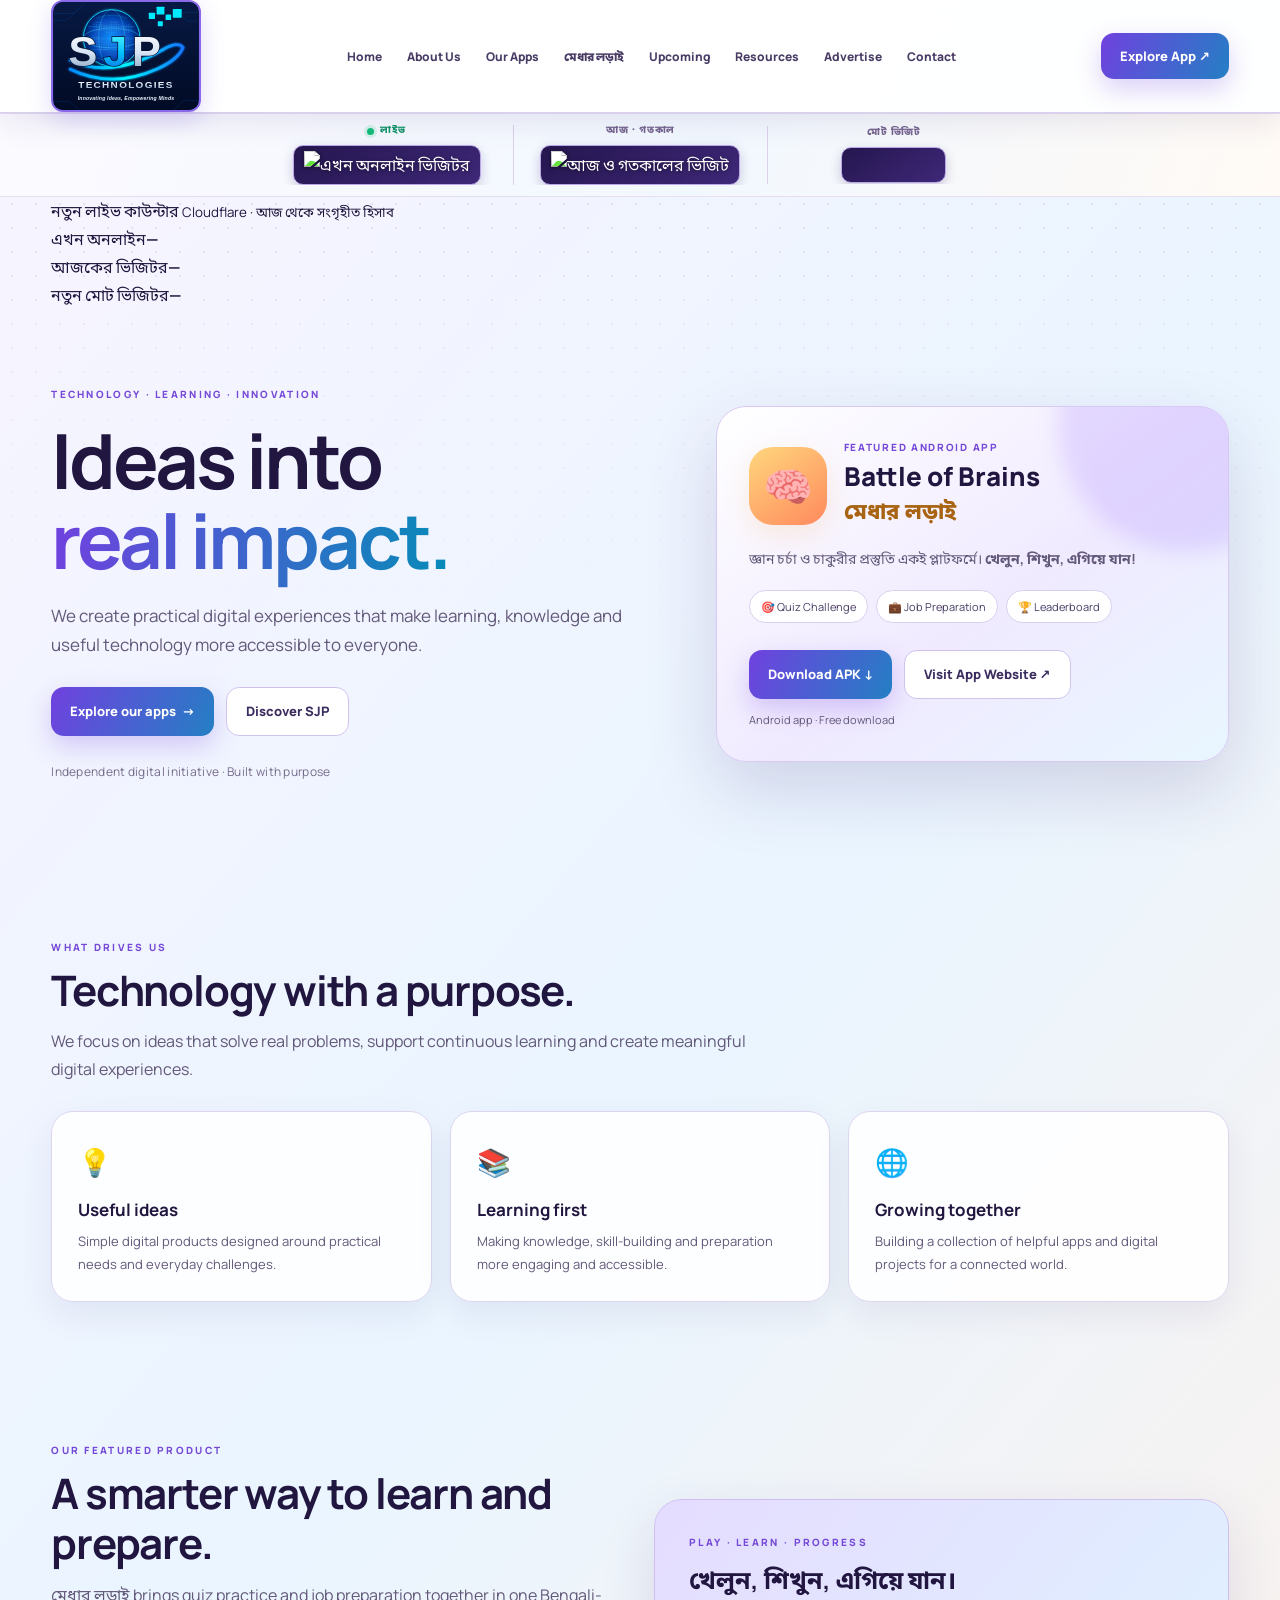
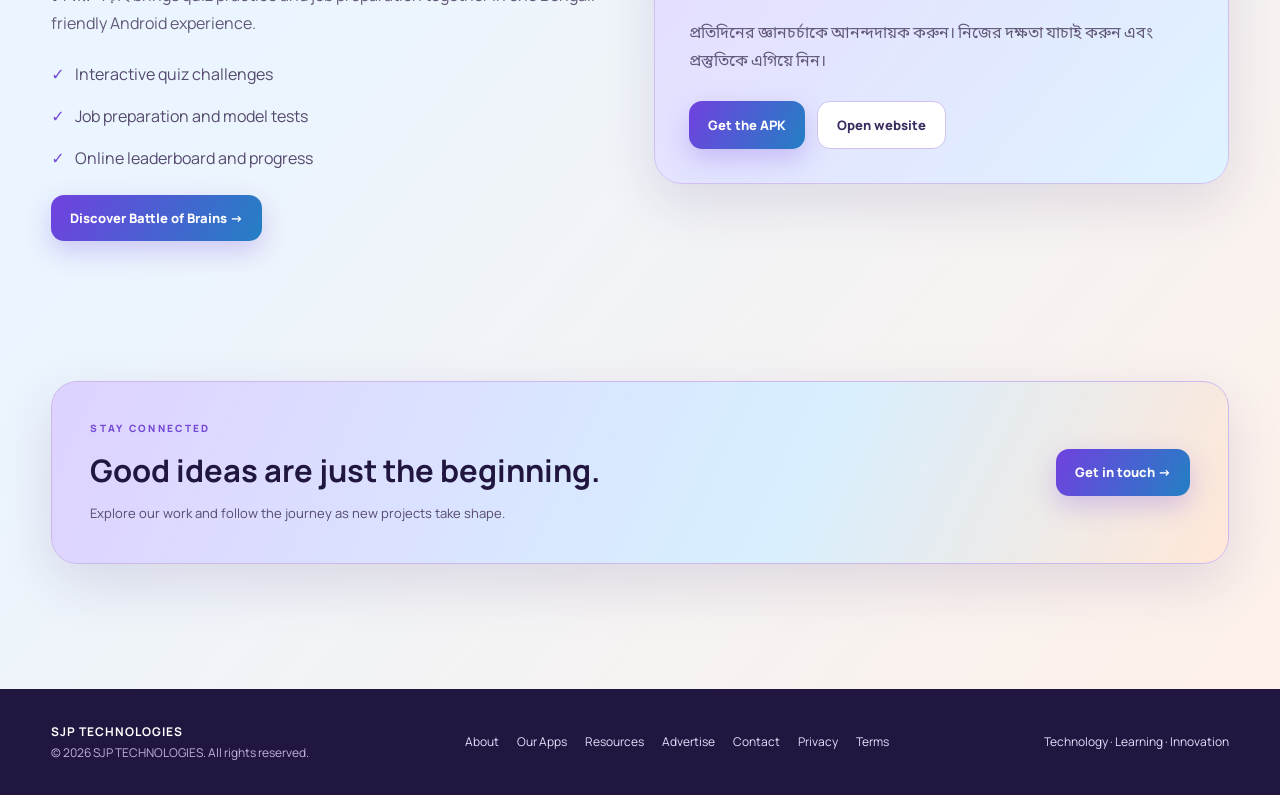
==== index.html @ 67973596 "Show Cloudflare visitor tracking alongside historical counter" ====
<!doctype html><html lang="en"><head><!-- Google tag (gtag.js) --><script async src="https://www.googletagmanager.com/gtag/js?id=G-Z1JJD395FD"></script><script>window.dataLayer=window.dataLayer||[];function gtag(){dataLayer.push(arguments);}gtag('js',new Date());gtag('config','G-Z1JJD395FD');</script><meta charset="utf-8"><meta name="viewport" content="width=device-width,initial-scale=1"><meta name="theme-color" content="#07111f"><meta name="google-adsense-account" content="ca-pub-1476862328082201"><meta name="description" content="SJP TECHNOLOGIES builds useful digital products for learning, knowledge and everyday life. Discover Battle of Brains — মেধার লড়াই."><title>SJP TECHNOLOGIES | Ideas into Impact</title><link rel="stylesheet" href="style.css?v=20261128-3"></head><body class="home-page"><header class="site-header"><div class="wrap nav"><a class="brand" href="index.html" aria-label="SJP Technologies home"><span class="brand-logo"><svg class="official-logo-svg" xmlns="http://www.w3.org/2000/svg" viewBox="0 0 1200 900" role="img" aria-labelledby="t d">
<title id="t">SJP Technologies</title><desc id="d">Digital globe, silver and cyan SJP monogram, orbit swoosh, and the slogan Innovating Ideas, Empowering Minds.</desc>
<defs>
 <linearGradient id="bg" x2="0" y2="1"><stop stop-color="#071943"/><stop offset="1" stop-color="#020b25"/></linearGradient>
 <radialGradient id="globe"><stop stop-color="#128fff"/><stop offset=".68" stop-color="#0649b9"/><stop offset="1" stop-color="#021b5d"/></radialGradient>
 <linearGradient id="silver" x2="0" y2="1"><stop stop-color="#fff"/><stop offset=".52" stop-color="#d9e6f6"/><stop offset="1" stop-color="#7c9ab8"/></linearGradient>
 <linearGradient id="cyan" x2="0" y2="1"><stop stop-color="#62ffff"/><stop offset=".55" stop-color="#00bfff"/><stop offset="1" stop-color="#1261db"/></linearGradient>
 <linearGradient id="orbit"><stop stop-color="#008bff"/><stop offset=".5" stop-color="#00f4ff"/><stop offset="1" stop-color="#1475ff"/></linearGradient>
 <filter id="glow"><feGaussianBlur stdDeviation="9" result="b"/><feMerge><feMergeNode in="b"/><feMergeNode in="SourceGraphic"/></feMerge></filter>
 <pattern id="dots" width="14" height="14" patternUnits="userSpaceOnUse"><circle cx="4" cy="4" r="2.2" fill="#70eaff" opacity=".85"/></pattern>
</defs>
<rect width="1200" height="900" rx="38" fill="url(#bg)"/>
<g opacity=".35" fill="none" stroke="#0878e9" stroke-width="4"><path d="M0 95H170L260 5M0 155H105L205 55M1200 90H1060L980 10M1200 160H1110L1030 80"/><path d="M0 830H130L210 900M1200 820H1080L1000 900"/></g>
<circle cx="480" cy="300" r="235" fill="url(#globe)" stroke="#11d9ff" stroke-width="7" filter="url(#glow)"/>
<ellipse cx="480" cy="300" rx="235" ry="82" fill="none" stroke="#45dfff" stroke-width="4" opacity=".7"/>
<ellipse cx="480" cy="300" rx="108" ry="235" fill="none" stroke="#45dfff" stroke-width="4" opacity=".6"/>
<path d="M255 300H705M285 205H675M285 395H675" stroke="#45dfff" stroke-width="3" opacity=".48"/>
<path d="M350 135Q480 85 610 135M350 465Q480 515 610 465" stroke="#45dfff" stroke-width="3" fill="none" opacity=".45"/>
<path d="M325 180Q370 140 405 175T470 175T540 180T635 175L660 240Q620 270 585 250T510 260T430 255T340 255Z" fill="url(#dots)" opacity=".95"/>
<path d="M300 300Q350 270 390 300T470 300T550 300T660 300L640 375Q580 405 540 380T455 390T360 380Z" fill="url(#dots)" opacity=".85"/>
<g fill="#00eaff"><rect x="790" y="90" width="52" height="52" rx="4"/><rect x="855" y="40" width="65" height="65" rx="4"/><rect x="930" y="105" width="46" height="46" rx="4"/><rect x="990" y="58" width="74" height="74" rx="4"/><rect x="865" y="160" width="42" height="42" rx="4"/></g>
<path d="M135 490Q470 650 910 400Q1035 330 1075 385Q1035 485 855 565Q480 730 135 565" fill="none" stroke="#001743" stroke-width="42" opacity=".85"/>
<path d="M135 485Q470 645 910 395Q1035 325 1075 380Q1035 480 855 560Q480 725 135 560" fill="none" stroke="url(#orbit)" stroke-width="24" stroke-linecap="round" filter="url(#glow)"/>
<text x="120" y="535" font-family="Arial, sans-serif" font-size="360" font-weight="900" letter-spacing="-24" fill="url(#silver)" stroke="#07132f" stroke-width="12" paint-order="stroke">S</text>
<text x="410" y="535" font-family="Arial, sans-serif" font-size="360" font-weight="900" letter-spacing="-24" fill="url(#cyan)" stroke="#07132f" stroke-width="12" paint-order="stroke">J</text>
<text x="650" y="535" font-family="Arial, sans-serif" font-size="360" font-weight="900" letter-spacing="-24" fill="url(#silver)" stroke="#07132f" stroke-width="12" paint-order="stroke">P</text>
<path d="M190 625H1010" stroke="url(#orbit)" stroke-width="7"/>
<text x="600" y="720" text-anchor="middle" font-family="Arial, sans-serif" font-size="83" font-weight="800" letter-spacing="11" fill="url(#silver)">TECHNOLOGIES</text>
<text x="600" y="815" text-anchor="middle" font-family="Arial, sans-serif" font-size="43" font-style="italic" fill="#eaf8ff">Innovating Ideas, Empowering Minds</text>
</svg></span><span class="brand-wordmark">SJP<small>TECHNOLOGIES</small></span></a><nav class="nav-links" id="navLinks"><a href="index.html">Home</a><a href="about.html">About Us</a><a href="apps.html">Our Apps</a><a href="battle-of-brains.html">মেধার লড়াই</a><a href="upcoming.html">Upcoming</a><a href="resources.html">Resources</a><a href="advertise.html">Advertise</a><a href="contact.html">Contact</a></nav><a class="nav-cta" href="battle-of-brains.html">Explore App ↗</a><button class="menu-toggle" type="button" aria-label="Open navigation menu" aria-expanded="false" onclick="const n=document.getElementById('navLinks');n.classList.toggle('open');this.setAttribute('aria-expanded',n.classList.contains('open'))"><span></span><span></span><span></span></button></div></header><section class="visitor-strip" aria-label="Website visitor statistics"><div class="wrap visitor-strip-inner"><div class="visitor-stat"><span class="counter-caption"><i class="live-dot" aria-hidden="true"></i> লাইভ</span><span class="visitor-readout"><img src="https://www.stats4u.net/c/4237869295-3900.png?rl=1" alt="এখন অনলাইন ভিজিটর" loading="lazy"></span></div><div class="visitor-stat"><span class="counter-caption">আজ · গতকাল</span><span class="visitor-readout"><img src="https://www.stats4u.net/c/4237869295-1.png?rl=1" alt="আজ ও গতকালের ভিজিট" loading="lazy"></span></div><div class="visitor-stat"><span class="counter-caption">মোট ভিজিট</span><span class="visitor-readout visitor-total"><script src="https://www.stats4u.net/s4u.js" data-id="4237869295" data-style="902" async></script></span></div></div><!-- Stats4U #4237869295 · Historical visitor totals restored; Cloudflare tracking continues in the background. --></section>
<section class="cloudflare-strip" aria-label="নতুন Cloudflare visitor statistics">
  <div class="wrap cloudflare-inner">
    <div class="cloudflare-heading"><span class="cloudflare-pulse"></span> নতুন লাইভ কাউন্টার <small>Cloudflare · আজ থেকে সংগৃহীত হিসাব</small></div>
    <div class="cloudflare-grid">
      <div class="cloudflare-stat"><span>এখন অনলাইন</span><strong id="liveVisitors">—</strong></div>
      <div class="cloudflare-stat"><span>আজকের ভিজিটর</span><strong id="todayVisitors">—</strong></div>
      <div class="cloudflare-stat"><span>নতুন মোট ভিজিটর</span><strong id="totalVisitors">—</strong></div>
    </div>
  </div>
</section><main><section class="wrap hero"><div><div class="eyebrow">Technology · Learning · Innovation</div><h1>Ideas into<br><span class="gradient-text">real impact.</span></h1><p class="lead">We create practical digital experiences that make learning, knowledge and useful technology more accessible to everyone.</p><div class="actions"><a class="btn btn-primary" href="apps.html">Explore our apps&nbsp; →</a><a class="btn btn-secondary" href="about.html">Discover SJP</a></div><div class="hero-note">Independent digital initiative · Built with purpose</div></div><article class="feature-card"><div class="app-top"><div class="app-icon">🧠</div><div><div class="app-label">FEATURED ANDROID APP</div><div class="app-name">Battle of Brains</div><div class="app-bn">মেধার লড়াই</div></div></div><p>জ্ঞান চর্চা ও চাকুরীর প্রস্তুতি একই প্লাটফর্মে। <strong>খেলুন, শিখুন, এগিয়ে যান!</strong></p><div class="chips"><span class="chip">🎯 Quiz Challenge</span><span class="chip">💼 Job Preparation</span><span class="chip">🏆 Leaderboard</span></div><div class="actions"><a class="btn btn-primary" href="download/medhar-lorai.apk">Download APK ↓</a><a class="btn btn-secondary" href="https://shahjalalpramanikbpl.github.io/medhar-lorai/">Visit App Website ↗</a></div><p style="font-size:11px;margin-bottom:0">Android app · Free download</p></article></section><section class="section"><div class="wrap"><div class="section-head"><div class="eyebrow">What drives us</div><h2 class="section-title">Technology with a purpose.</h2><p class="section-copy">We focus on ideas that solve real problems, support continuous learning and create meaningful digital experiences.</p></div><div class="grid-3"><article class="info-card"><div class="info-icon">💡</div><h3>Useful ideas</h3><p>Simple digital products designed around practical needs and everyday challenges.</p></article><article class="info-card"><div class="info-icon">📚</div><h3>Learning first</h3><p>Making knowledge, skill-building and preparation more engaging and accessible.</p></article><article class="info-card"><div class="info-icon">🌐</div><h3>Growing together</h3><p>Building a collection of helpful apps and digital projects for a connected world.</p></article></div></div></section><section class="section"><div class="wrap split"><div><div class="eyebrow">Our featured product</div><h2 class="section-title">A smarter way to learn and prepare.</h2><p class="section-copy">মেধার লড়াই brings quiz practice and job preparation together in one Bengali-friendly Android experience.</p><ul class="list"><li>Interactive quiz challenges</li><li>Job preparation and model tests</li><li>Online leaderboard and progress</li></ul><a class="btn btn-primary" href="battle-of-brains.html">Discover Battle of Brains →</a></div><div class="highlight"><div class="eyebrow">PLAY · LEARN · PROGRESS</div><h3>খেলুন, শিখুন, এগিয়ে যান।</h3><p style="color:var(--muted)">প্রতিদিনের জ্ঞানচর্চাকে আনন্দদায়ক করুন। নিজের দক্ষতা যাচাই করুন এবং প্রস্তুতিকে এগিয়ে নিন।</p><div class="actions"><a class="btn btn-primary" href="download/medhar-lorai.apk">Get the APK</a><a class="btn btn-secondary" href="https://shahjalalpramanikbpl.github.io/medhar-lorai/">Open website</a></div></div></div></section><section class="section"><div class="wrap banner"><div><div class="eyebrow">Stay connected</div><h2>Good ideas are just the beginning.</h2><p>Explore our work and follow the journey as new projects take shape.</p></div><a class="btn btn-primary" href="contact.html">Get in touch →</a></div></section></main><footer class="site-footer"><div class="wrap footer-row"><div><strong style="color:#eff8ff;letter-spacing:1px">SJP TECHNOLOGIES</strong><div class="copyright">© <span id="year"></span> SJP TECHNOLOGIES. All rights reserved.</div></div><div class="footer-links"><a href="about.html">About</a><a href="apps.html">Our Apps</a><a href="resources.html">Resources</a><a href="advertise.html">Advertise</a><a href="contact.html">Contact</a><a href="privacy-policy.html">Privacy</a><a href="terms.html">Terms</a></div><div>Technology · Learning · Innovation</div></div></footer><script>document.getElementById('year').textContent=new Date().getFullYear();</script>
<script>
(() => {
  const API = "https://sjp-website-api.shahjalalpramanik-bpl.workers.dev";
  let visitorId;
  try {
    visitorId = localStorage.getItem("sjp_visitor_id");
    if (!visitorId) {
      visitorId = (crypto.randomUUID ? crypto.randomUUID() : "sjp-" + Math.random().toString(36).slice(2) + Date.now()).replace(/[^a-zA-Z0-9_-]/g, "");
      localStorage.setItem("sjp_visitor_id", visitorId);
    }
  } catch (_) {
    visitorId = "sjp-" + Math.random().toString(36).slice(2) + Date.now();
  }
  const post = (path) => fetch(API + path, {
    method: "POST", headers: {"Content-Type":"application/json"},
    body: JSON.stringify({visitorId}), keepalive: true
  }).catch(() => {});
  const updateStats = () => fetch(API + "/stats", {cache:"no-store"})
    .then(r => r.ok ? r.json() : Promise.reject())
    .then(data => {
      const put = (id, value) => { const el = document.getElementById(id); if (el) el.textContent = Number(value || 0).toLocaleString("bn-BD"); };
      put("liveVisitors", data.currentlyOnline);
      put("todayVisitors", data.todayVisitors);
      put("totalVisitors", data.totalVisitors);
    }).catch(() => {});
  post("/visit").then(() => { post("/heartbeat"); updateStats(); });
  setInterval(() => { post("/heartbeat"); updateStats(); }, 30000);
})();
</script></body></html>
---- style.css ----
@import url('https://fonts.googleapis.com/css2?family=Manrope:wght@400;500;600;700;800&family=Noto+Sans+Bengali:wght@400;500;600;700;800&display=swap');
:root{--bg:#060e1b;--panel:#0d1d30;--line:#ffffff18;--text:#eff8ff;--muted:#a9bbcc;--cyan:#5de6df;--blue:#6ba8ff;--gold:#ffd17c;--max:1180px;--radius:24px}
*{box-sizing:border-box}html{scroll-behavior:smooth;scroll-padding-top:90px}body{margin:0;background:radial-gradient(ellipse at 78% -5%,#1a4168 0,transparent 34%),radial-gradient(ellipse at 0 45%,#103b45 0,transparent 32%),var(--bg);color:var(--text);font-family:Manrope,"Noto Sans Bengali",system-ui,sans-serif;line-height:1.75;overflow-x:hidden}body:before{content:"";position:fixed;inset:0;pointer-events:none;opacity:.12;background-image:radial-gradient(#8bc8ff 0.7px,transparent .7px);background-size:28px 28px;mask-image:linear-gradient(to bottom,black,transparent 72%);z-index:-1}a{color:inherit;text-decoration:none}.wrap{width:min(var(--max),92%);margin:auto}.site-header{position:sticky;top:0;z-index:20;background:#060e1beF;backdrop-filter:blur(18px);border-bottom:1px solid var(--line)}.nav{min-height:104px;display:flex;align-items:center;justify-content:space-between;gap:20px}.brand{display:flex;align-items:center;gap:10px;font-weight:800;letter-spacing:1.4px;flex-shrink:0}.brand-logo{width:132px;height:99px;display:grid;place-items:center;overflow:hidden;border-radius:12px;background:#071943;box-shadow:0 8px 28px #168fff22;border:1px solid #5de6df35;flex-shrink:0}.brand-logo img{width:100%;height:100%;object-fit:contain}.brand-wordmark{display:none;font-size:17px;line-height:1.15}.brand-wordmark small{display:block;font-size:9px;letter-spacing:3px;color:var(--cyan);line-height:1.5}.nav-links{display:flex;align-items:center;gap:clamp(12px,2vw,25px);color:#c0cfdd;font-size:12px;font-weight:800}.nav-links a{transition:color .2s}.nav-links a:hover,.nav-links a.active{color:var(--cyan)}.nav-cta,.btn{display:inline-flex;align-items:center;justify-content:center;gap:8px;border-radius:13px;padding:12px 19px;font-weight:800;font-size:13px;transition:transform .22s,filter .22s,box-shadow .22s}.nav-cta,.btn-primary{background:linear-gradient(120deg,var(--cyan),#a8f1d6);color:#08202a;box-shadow:0 10px 28px #5de6df20}.btn-secondary{border:1px solid #ffffff35;background:#ffffff09;color:var(--text)}.btn:hover,.nav-cta:hover{transform:translateY(-3px);filter:brightness(1.08);box-shadow:0 14px 32px #0005}.menu-toggle{display:none;background:#ffffff10;color:white;border:1px solid var(--line);border-radius:10px;padding:9px 12px;font-size:20px}.hero{padding:82px 0 72px;display:grid;grid-template-columns:1.08fr .92fr;align-items:center;gap:clamp(28px,5vw,62px);min-height:560px}.eyebrow{color:var(--cyan);font-size:10px;font-weight:800;letter-spacing:2.3px;text-transform:uppercase}.hero h1{font-size:clamp(44px,6vw,76px);line-height:1.06;letter-spacing:-3px;margin:16px 0 20px}.gradient-text{background:linear-gradient(90deg,#5de6df,#8bbcff 80%);-webkit-background-clip:text;background-clip:text;color:transparent}.lead{color:var(--muted);font-size:17px;max-width:620px}.actions{display:flex;flex-wrap:wrap;gap:12px;margin-top:27px}.hero-note{margin-top:25px;color:#8ea6ba;font-size:12px;letter-spacing:.3px}.feature-card{position:relative;padding:32px;border:1px solid #ffffff25;border-radius:30px;background:linear-gradient(145deg,#ffffff1c,#ffffff07);box-shadow:0 30px 90px #0007;overflow:hidden;isolation:isolate}.feature-card:before{content:"";position:absolute;z-index:-1;width:260px;height:260px;border-radius:50%;background:#5de6df20;filter:blur(10px);right:-90px;top:-115px}.app-top{display:flex;align-items:center;gap:17px;position:relative}.app-icon{width:78px;height:78px;display:grid;place-items:center;border-radius:24px;background:linear-gradient(145deg,#ffd77d,#ff895d);font-size:40px;box-shadow:0 10px 28px #ffad5c30}.app-label{font-size:10px;letter-spacing:1.7px;color:var(--cyan);font-weight:800}.app-name{font-size:26px;font-weight:800;line-height:1.2;margin-top:4px}.app-bn{font-family:"Noto Sans Bengali",sans-serif;font-size:22px;color:var(--gold);font-weight:800;margin-top:3px}.feature-card p{color:var(--muted);font-size:14px}.chips{display:flex;flex-wrap:wrap;gap:8px;margin:18px 0}.chip{border:1px solid #ffffff27;border-radius:30px;padding:6px 11px;color:#d9e8f5;font-size:11px;background:#ffffff08}.section{padding:70px 0}.section-head{max-width:720px;margin-bottom:28px}.section-title{font-size:clamp(28px,4vw,42px);line-height:1.2;margin:8px 0 12px;letter-spacing:-1.2px}.section-copy{color:var(--muted);margin:0}.grid-3{display:grid;grid-template-columns:repeat(3,1fr);gap:18px}.info-card{padding:26px;border:1px solid var(--line);border-radius:22px;background:linear-gradient(145deg,#ffffff0d,#ffffff05);transition:transform .25s,border-color .25s,background .25s}.info-card:hover{transform:translateY(-5px);border-color:#5de6df66;background:linear-gradient(145deg,#5de6df12,#ffffff08)}.info-icon{font-size:27px}.info-card h3{font-size:17px;margin:10px 0 5px}.info-card p{color:var(--muted);font-size:13px;margin:0}.split{display:grid;grid-template-columns:1fr 1fr;gap:28px;align-items:center}.highlight{border:1px solid #5de6df35;background:linear-gradient(135deg,#5de6df14,#6ba8ff0c);border-radius:28px;padding:34px;box-shadow:0 22px 70px #0003}.highlight h3{font-size:25px;margin:6px 0}.list{padding:0;list-style:none;color:var(--muted)}.list li{padding:7px 0}.list li:before{content:"✓";color:var(--cyan);font-weight:900;margin-right:10px}.banner{padding:38px;border:1px solid #ffffff25;border-radius:26px;background:radial-gradient(circle at 90% 10%,#5de6df20,transparent 30%),linear-gradient(115deg,#163c4c,#172a4b);display:flex;align-items:center;justify-content:space-between;gap:20px;box-shadow:0 20px 60px #0003}.banner h2{margin:5px 0;font-size:clamp(23px,3vw,31px)}.banner p{margin:0;color:var(--muted);font-size:13px}.page-hero{padding:78px 0 40px}.page-hero h1{font-size:clamp(40px,5.4vw,64px);line-height:1.1;margin:14px 0}.page-hero p{color:var(--muted);max-width:740px}.contact-box{padding:32px;border:1px solid var(--line);border-radius:24px;background:linear-gradient(145deg,#ffffff10,#ffffff05);box-shadow:0 20px 65px #0003}.contact-box a{color:var(--cyan);font-weight:700}.site-footer{border-top:1px solid var(--line);padding:32px 0;color:var(--muted);font-size:12px;margin-top:55px;background:#030a14a8}.footer-row{display:flex;align-items:center;justify-content:space-between;gap:18px;flex-wrap:wrap}.footer-links{display:flex;gap:18px;flex-wrap:wrap}.footer-links a:hover{color:var(--cyan)}.copyright{color:#7890a5}a:focus-visible,button:focus-visible{outline:2px solid var(--cyan);outline-offset:4px}::selection{background:#5de6df55;color:white}
@media(max-width:900px){.nav-links{gap:12px;font-size:11px}.nav-cta{padding:10px 13px}.hero{min-height:auto}}
@media(max-width:800px){.hero{grid-template-columns:1fr;gap:30px;padding-top:50px}.grid-3{grid-template-columns:1fr}.split{grid-template-columns:1fr}.nav-links{display:none;position:absolute;top:104px;left:0;right:0;padding:20px 4%;background:#091727;border-bottom:1px solid var(--line);flex-direction:column;align-items:flex-start;gap:16px}.nav-links.open{display:flex}.menu-toggle{display:block}.nav-cta{display:none}.banner{align-items:flex-start;flex-direction:column}.feature-card{padding:24px}.hero h1{letter-spacing:-1.6px}.section{padding:52px 0}.page-hero{padding-top:54px}}
@media(max-width:800px){.nav{min-height:82px}.brand-logo{width:100px;height:75px}.nav-links{top:82px}}\n@media(max-width:420px){.brand-logo{width:92px;height:69px}.brand-wordmark{font-size:15px}.brand-wordmark small{font-size:8px}.hero h1{font-size:43px}.feature-card{padding:20px}.actions .btn{width:100%}}
@media(prefers-reduced-motion:reduce){*,*:before,*:after{scroll-behavior:auto!important;transition:none!important;animation:none!important}}

/* Directly embedded official logo: avoids asset path/cache failures */
.brand-logo{width:132px;height:99px;overflow:hidden;flex:0 0 auto;background:#071943;border:1px solid #5de6df55;border-radius:12px;display:grid;place-items:center}
.brand-logo .official-logo-svg{display:block;width:100%;height:100%;object-fit:contain}
@media(max-width:800px){.brand-logo{width:100px;height:75px}}
@media(max-width:420px){.brand-logo{width:92px;height:69px}}
/* Distinct premium light palette for the complete homepage */
.home-page{--bg:#f4f6fb;--panel:#ffffff;--line:#dce2ef;--text:#17213b;--muted:#65708a;--cyan:#6d45e8;--blue:#138bba;--gold:#e29a27;background:linear-gradient(135deg,#f8f9ff 0%,#edf2fb 48%,#fdf4ed 100%);color:var(--text)}
.home-page:before{opacity:.18;background-image:radial-gradient(#8995b5 .7px,transparent .7px)}
.home-page .site-header{background:#ffffffed;border-bottom:1px solid #dce2ef;box-shadow:0 8px 28px #24345b0a}
.home-page .nav-links{color:#46516d}
.home-page .nav-links a:hover,.home-page .nav-links a.active{color:#6d45e8}
.home-page .nav-cta,.home-page .btn-primary{background:linear-gradient(120deg,#7049ed,#3d8fcb);color:#fff;box-shadow:0 10px 28px #6546d52b}
.home-page .btn-secondary{border:1px solid #cbd3e5;background:#ffffffc9;color:#34405e}
.home-page .eyebrow{color:#6847d7}
.home-page .gradient-text{background:linear-gradient(90deg,#6945df,#168fba 82%);-webkit-background-clip:text;background-clip:text;color:transparent}
.home-page .lead{color:#596681}
.home-page .hero-note{color:#78829a}
.home-page .feature-card{border:1px solid #dbe2f0;background:linear-gradient(145deg,#fff,#f1f4fc);box-shadow:0 26px 70px #283b6617}
.home-page .feature-card:before{background:#6c4ce51a}
.home-page .app-label{color:#6847d7}
.home-page .app-bn{color:#bd7820}
.home-page .feature-card p{color:#65708a}
.home-page .chip{border:1px solid #d9deeb;color:#45516d;background:#fff}
.home-page .info-card{border:1px solid #dfe4ef;background:linear-gradient(145deg,#fff,#f8f9fd);box-shadow:0 12px 35px #24345b0a}
.home-page .info-card:hover{border-color:#a999ef;background:#fff;box-shadow:0 18px 38px #6546d51a}
.home-page .info-card p,.home-page .section-copy{color:#65708a}
.home-page .highlight{border:1px solid #d9d3f6;background:linear-gradient(135deg,#eeeaff,#e9f5fb);box-shadow:0 20px 55px #24345b12}
.home-page .list{color:#596681}
.home-page .list li:before{color:#6945df}
.home-page .banner{border:1px solid #d9d3f6;background:radial-gradient(circle at 90% 10%,#ffffff88,transparent 32%),linear-gradient(115deg,#e9e4ff,#dff1fa);box-shadow:0 20px 55px #24345b12}
.home-page .banner p{color:#596681}
.home-page .site-footer{border-top:1px solid #dce2ef;background:#e9edf6;color:#596681}
.home-page .site-footer strong{color:#25304d!important}
.home-page .copyright{color:#77829a}
.home-page .footer-links a:hover{color:#6847d7}
.home-page a:focus-visible,.home-page button:focus-visible{outline-color:#6847d7}
@media(max-width:800px){.home-page .nav-links{background:#fff;border-bottom:1px solid #dce2ef}}

/* FINAL HOMEPAGE VISUAL OVERRIDE — unmistakably new palette */
body.home-page{
 --bg:#f5f1ff;--panel:#fff;--line:#ded5f5;--text:#21163f;--muted:#625879;
 background:linear-gradient(130deg,#f8f4ff 0%,#eaf5ff 48%,#fff1e8 100%)!important;
 color:#21163f!important;
}
.home-page:before{opacity:.24;background-image:radial-gradient(#9578d7 1px,transparent 1px);background-size:24px 24px}
.home-page .site-header{background:rgba(255,255,255,.94)!important;border-bottom:1px solid #d9d0ef;box-shadow:0 8px 30px rgba(54,31,100,.10)}
.home-page .nav{min-height:112px}
.home-page .brand-logo{width:150px;height:112px;background:#071943;border:2px solid #8a6ae9;box-shadow:0 8px 24px #6546d533}
.home-page .brand-logo .official-logo-svg{width:100%;height:100%;display:block}
.home-page .nav-links{color:#493d66}
.home-page .nav-links a.active,.home-page .nav-links a:hover{color:#7446db}
.home-page .nav-cta,.home-page .btn-primary{background:linear-gradient(115deg,#7041df,#247fc4)!important;color:#fff!important;box-shadow:0 10px 26px #7041df40}
.home-page .btn-secondary{background:#fff;border:1px solid #cfc3ed;color:#3c2d60}
.home-page .hero{padding-top:70px;padding-bottom:80px}
.home-page .eyebrow{color:#7549d8}
.home-page .gradient-text{background:linear-gradient(90deg,#7041df,#078bb8)!important;-webkit-background-clip:text!important;background-clip:text!important;color:transparent!important}
.home-page .lead,.home-page .section-copy{color:#625879}
.home-page .hero-note{color:#756b8b}
.home-page .feature-card{background:linear-gradient(145deg,#fff 0%,#f0eaff 55%,#e8f6ff 100%)!important;border:1px solid #d7c9f4;box-shadow:0 28px 70px rgba(57,34,105,.16)}
.home-page .feature-card:before{background:#9a72ff33}
.home-page .app-label{color:#7549d8}
.home-page .app-bn{color:#a86412}
.home-page .feature-card p{color:#625879}
.home-page .chip{background:#fff;color:#493d66;border:1px solid #d9d0ef}
.home-page .info-card{background:rgba(255,255,255,.88)!important;border:1px solid #ddd5ee;box-shadow:0 12px 34px rgba(57,34,105,.08)}
.home-page .info-card:hover{background:#fff!important;border-color:#9c80e8;box-shadow:0 18px 40px rgba(112,65,223,.16)}
.home-page .info-card p{color:#625879}
.home-page .highlight{background:linear-gradient(130deg,#e5dcff,#dff3ff)!important;border:1px solid #cfc0f1;box-shadow:0 20px 55px rgba(57,34,105,.12)}
.home-page .list{color:#55496e}
.home-page .list li:before{color:#7549d8}
.home-page .banner{background:linear-gradient(115deg,#ded2ff,#d7efff 62%,#ffe7d7)!important;border:1px solid #cbb9ee;box-shadow:0 20px 55px rgba(57,34,105,.13)}
.home-page .banner p{color:#55496e}
.home-page .site-footer{background:#21163f!important;border-top:0;color:#e8e0ff}
.home-page .site-footer strong{color:#fff!important}
.home-page .copyright{color:#c0b3df}
.home-page .footer-links a:hover{color:#a9dcff}
@media(max-width:800px){
 .home-page .nav{min-height:88px}
 .home-page .brand-logo{width:112px;height:84px}
 .home-page .nav-links{top:88px;background:#fff!important;border-bottom:1px solid #ddd5ee}
}
@media(max-width:420px){.home-page .brand-logo{width:100px;height:75px}}

/* Clear, high-contrast three-dot mobile menu control */
.menu-toggle{
 width:48px!important;height:48px!important;min-width:48px;
 display:none;flex-direction:column;align-items:center;justify-content:center;
 gap:5px;padding:0!important;border:2px solid #fff!important;
 border-radius:14px!important;background:linear-gradient(145deg,#7446df,#267fc2)!important;
 color:#fff!important;box-shadow:0 7px 20px rgba(76,48,155,.28);
 cursor:pointer;flex-shrink:0;
}
.menu-toggle span{display:block;width:5px;height:5px;border-radius:50%;background:#fff;box-shadow:0 0 2px #fff}
.menu-toggle:active{transform:scale(.94)}
@media(max-width:800px){.menu-toggle{display:flex!important}}
@media(min-width:801px){.menu-toggle{display:none!important}}


/* Restored clean three-line mobile navigation icon */
.menu-toggle{
  width:46px!important;height:46px!important;min-width:46px;
  display:none;flex-direction:column;align-items:center;justify-content:center;
  gap:6px;padding:0!important;border:1px solid #8b79c7!important;
  border-radius:12px!important;background:linear-gradient(145deg,#fff,#eee9ff)!important;
  color:#39236e!important;box-shadow:0 5px 16px rgba(76,48,155,.14);
  cursor:pointer;flex-shrink:0;
}
.menu-toggle span{
  display:block;width:23px;height:2.5px;border-radius:3px;
  background:#51339a;box-shadow:none;
}
.menu-toggle:active{transform:scale(.96)}
@media(max-width:800px){.menu-toggle{display:flex!important}}
@media(min-width:801px){.menu-toggle{display:none!important}}

/* Public visitor counter: keep the visible badge on-page and non-navigating. */
.visitor-counter{display:flex;flex-direction:column;align-items:center;justify-content:center;gap:10px;overflow:hidden}
.visitor-counter a{pointer-events:none!important;cursor:default!important;text-decoration:none!important}
.visitor-counter .counter-caption{font-size:13px;font-weight:700;letter-spacing:.04em;color:#9bdcf8;margin-bottom:2px}


/* Homepage visitor metrics: lifetime, live now, and daily comparison */
.visitor-stats-grid{display:grid;grid-template-columns:repeat(3,minmax(0,1fr));gap:16px;align-items:stretch}
.home-page .visitor-stat{min-height:132px;display:flex;flex-direction:column;align-items:center;justify-content:center;gap:14px;padding:20px 14px;text-align:center;overflow:hidden}
.home-page .visitor-stat .counter-caption{font-size:13px;font-weight:800;letter-spacing:.02em;color:#6847d7}
.home-page .visitor-stat img{display:block;max-width:100%;height:auto;object-fit:contain}
@media(max-width:700px){.visitor-stats-grid{grid-template-columns:1fr}.home-page .visitor-stat{min-height:110px}}


/* Compact, lively three-in-a-row visitor counters */
.home-page .visitor-stats-grid{display:grid;grid-template-columns:repeat(3,minmax(0,1fr));gap:8px;align-items:center;max-width:650px;margin:0 auto;padding:12px 0;border-top:1px solid #d9d0ef;border-bottom:1px solid #d9d0ef}
.home-page .visitor-stat{min-width:0;min-height:64px;display:flex;flex-direction:column;align-items:center;justify-content:center;gap:5px;padding:4px 3px;text-align:center;border:0!important;border-radius:0!important;background:transparent!important;box-shadow:none!important;overflow:hidden}
.home-page .visitor-stat:hover{transform:none!important;box-shadow:none!important;background:transparent!important}
.home-page .visitor-stat .counter-caption{display:flex;align-items:center;justify-content:center;gap:5px;font-family:"Noto Sans Bengali",Manrope,sans-serif;font-size:11px;font-weight:800;line-height:1.35;white-space:nowrap;color:#6847d7}
.home-page .visitor-stat img{display:block;width:auto;max-width:100%;max-height:30px;height:auto;object-fit:contain}
.home-page .visitor-stat script{display:block;max-width:100%}
.home-page .visitor-stat a,.home-page .visitor-stat span,.home-page .visitor-stat div{max-width:100%}
.home-page .visitor-stat iframe{max-width:100%;border:0}
.home-page .live-dot{display:inline-block;width:7px;height:7px;flex:0 0 7px;border-radius:50%;background:#16bd73;box-shadow:0 0 0 3px #16bd7325;animation:visitorPulse 1.5s ease-in-out infinite}
@keyframes visitorPulse{50%{box-shadow:0 0 0 6px #16bd730c;opacity:.65}}
@media(max-width:700px){.home-page .visitor-stats-grid{grid-template-columns:repeat(3,minmax(0,1fr));gap:4px;padding:10px 0}.home-page .visitor-stat{min-height:58px;padding:3px 1px}.home-page .visitor-stat .counter-caption{font-size:10px}.home-page .visitor-stat img{max-height:26px}}
@media(max-width:360px){.home-page .visitor-stat .counter-caption{font-size:9px}}


/* SJP visitor counter bar — compact digital readouts at the top of the homepage */
.home-page .visitor-strip{position:relative;z-index:2;background:linear-gradient(90deg,#f5f1ff 0%,#edf5ff 52%,#fff4ec 100%);border-bottom:1px solid #dcd4ef;box-shadow:0 5px 18px rgba(44,31,87,.06)}
.home-page .visitor-strip-inner{max-width:790px;min-height:76px;display:grid;grid-template-columns:repeat(3,minmax(0,1fr));align-items:center;gap:0;padding:10px 0}
.home-page .visitor-strip .visitor-stat{min-width:0;min-height:48px;display:flex;flex-direction:column;align-items:center;justify-content:center;gap:5px;padding:0 12px;text-align:center;border:0!important;border-radius:0!important;background:transparent!important;box-shadow:none!important;overflow:hidden}
.home-page .visitor-strip .visitor-stat+.visitor-stat{border-left:1px solid #d8d0eb!important}
.home-page .visitor-strip .counter-caption{display:flex;align-items:center;justify-content:center;gap:6px;color:#65518f;font-family:"Noto Sans Bengali",Manrope,sans-serif;font-size:10px;font-weight:800;line-height:1.25;white-space:nowrap;letter-spacing:.35px}
.home-page .visitor-strip .visitor-stat:first-child .counter-caption{color:#13865e}
.home-page .visitor-strip .live-dot{display:inline-block;width:7px;height:7px;flex:0 0 7px;border-radius:50%;background:#13bd79;box-shadow:0 0 0 3px #13bd7925;animation:visitorPulse 1.5s ease-in-out infinite}
.home-page .visitor-strip .visitor-readout{width:max-content;max-width:100%;min-width:74px;min-height:31px;display:flex;align-items:center;justify-content:center;padding:4px 9px;border:1px solid #35476e;border-radius:7px;background:linear-gradient(180deg,#1b2948,#101a32);box-shadow:inset 0 1px 3px #ffffff17,0 3px 8px #27345b20;color:#d8f8ff;overflow:hidden}
.home-page .visitor-strip .visitor-readout img{display:block;width:auto;max-width:100%;max-height:22px;height:auto;object-fit:contain}
.home-page .visitor-strip .visitor-total{min-width:90px}
.home-page .visitor-strip .visitor-readout a{pointer-events:none!important;cursor:default!important;text-decoration:none!important}
.home-page .visitor-strip .visitor-readout iframe{max-width:100%;border:0}
.home-page .visitor-strip .visitor-readout script{display:block;max-width:100%}
@media(max-width:700px){
 .home-page .visitor-strip-inner{width:96%;min-height:68px;padding:8px 0;gap:0}
 .home-page .visitor-strip .visitor-stat{min-height:46px;padding:0 4px;gap:5px}
 .home-page .visitor-strip .counter-caption{font-size:9px;letter-spacing:0}
 .home-page .visitor-strip .visitor-readout{min-width:62px;min-height:28px;padding:3px 5px;border-radius:6px}
 .home-page .visitor-strip .visitor-readout img{max-height:20px}
 .home-page .visitor-strip .visitor-total{min-width:68px}
}
@media(max-width:360px){.home-page .visitor-strip .counter-caption{font-size:8px}.home-page .visitor-strip .visitor-readout{min-width:54px;padding:3px 3px}}


/* Design 2 — refined digital counter bar preview */
.home-page .visitor-strip{
  background:linear-gradient(110deg,#fbfaff 0%,#f2f8ff 55%,#fffaf5 100%);
  border-top:1px solid #e5def3;
  border-bottom:1px solid #e5def3;
  box-shadow:none;
}
.home-page .visitor-strip-inner{
  max-width:760px;
  min-height:82px;
  padding:11px 0;
}
.home-page .visitor-strip .visitor-stat{
  min-height:58px;
  gap:7px;
  padding:0 14px;
}
.home-page .visitor-strip .visitor-stat+.visitor-stat{
  border-left:1px solid #d9d2e9!important;
}
.home-page .visitor-strip .counter-caption{
  color:#75658f;
  font-size:10px;
  font-weight:800;
  letter-spacing:.65px;
}
.home-page .visitor-strip .visitor-stat:first-child .counter-caption{
  color:#15966a;
}
.home-page .visitor-strip .visitor-readout{
  min-width:0;
  min-height:0;
  padding:0;
  border:0;
  border-radius:0;
  background:transparent;
  box-shadow:none;
  overflow:visible;
}
.home-page .visitor-strip .visitor-readout img{
  max-height:27px;
  filter:drop-shadow(0 2px 2px rgba(30,35,65,.13));
}
.home-page .visitor-strip .visitor-total{min-width:0}
@media(max-width:700px){
 .home-page .visitor-strip-inner{min-height:70px;padding:9px 0}
 .home-page .visitor-strip .visitor-stat{min-height:50px;padding:0 5px;gap:6px}
 .home-page .visitor-strip .counter-caption{font-size:9px;letter-spacing:.1px}
 .home-page .visitor-strip .visitor-readout img{max-height:24px}
}
@media(max-width:360px){
 .home-page .visitor-strip .counter-caption{font-size:8px}
 .home-page .visitor-strip .visitor-readout img{max-height:21px}
}


/* High-contrast visitor counter readouts */
.home-page .visitor-strip .visitor-readout{min-width:92px;min-height:36px;padding:5px 10px;border:1px solid #b9a7e8;border-radius:10px;background:linear-gradient(145deg,#25164f,#3e2878);box-shadow:0 4px 12px rgba(49,29,100,.22);color:#fff;}
.home-page .visitor-strip .visitor-readout img{display:block;max-width:100%;max-height:29px;height:auto;filter:brightness(1.22) contrast(1.16) drop-shadow(0 1px 2px #0008);}
.home-page .visitor-strip .visitor-total{min-width:105px;}
.home-page .visitor-strip .visitor-readout a{pointer-events:none!important;}
@media(max-width:700px){.home-page .visitor-strip .visitor-readout{min-width:68px;min-height:31px;padding:4px 6px}.home-page .visitor-strip .visitor-readout img{max-height:25px}.home-page .visitor-strip .visitor-total{min-width:78px}}
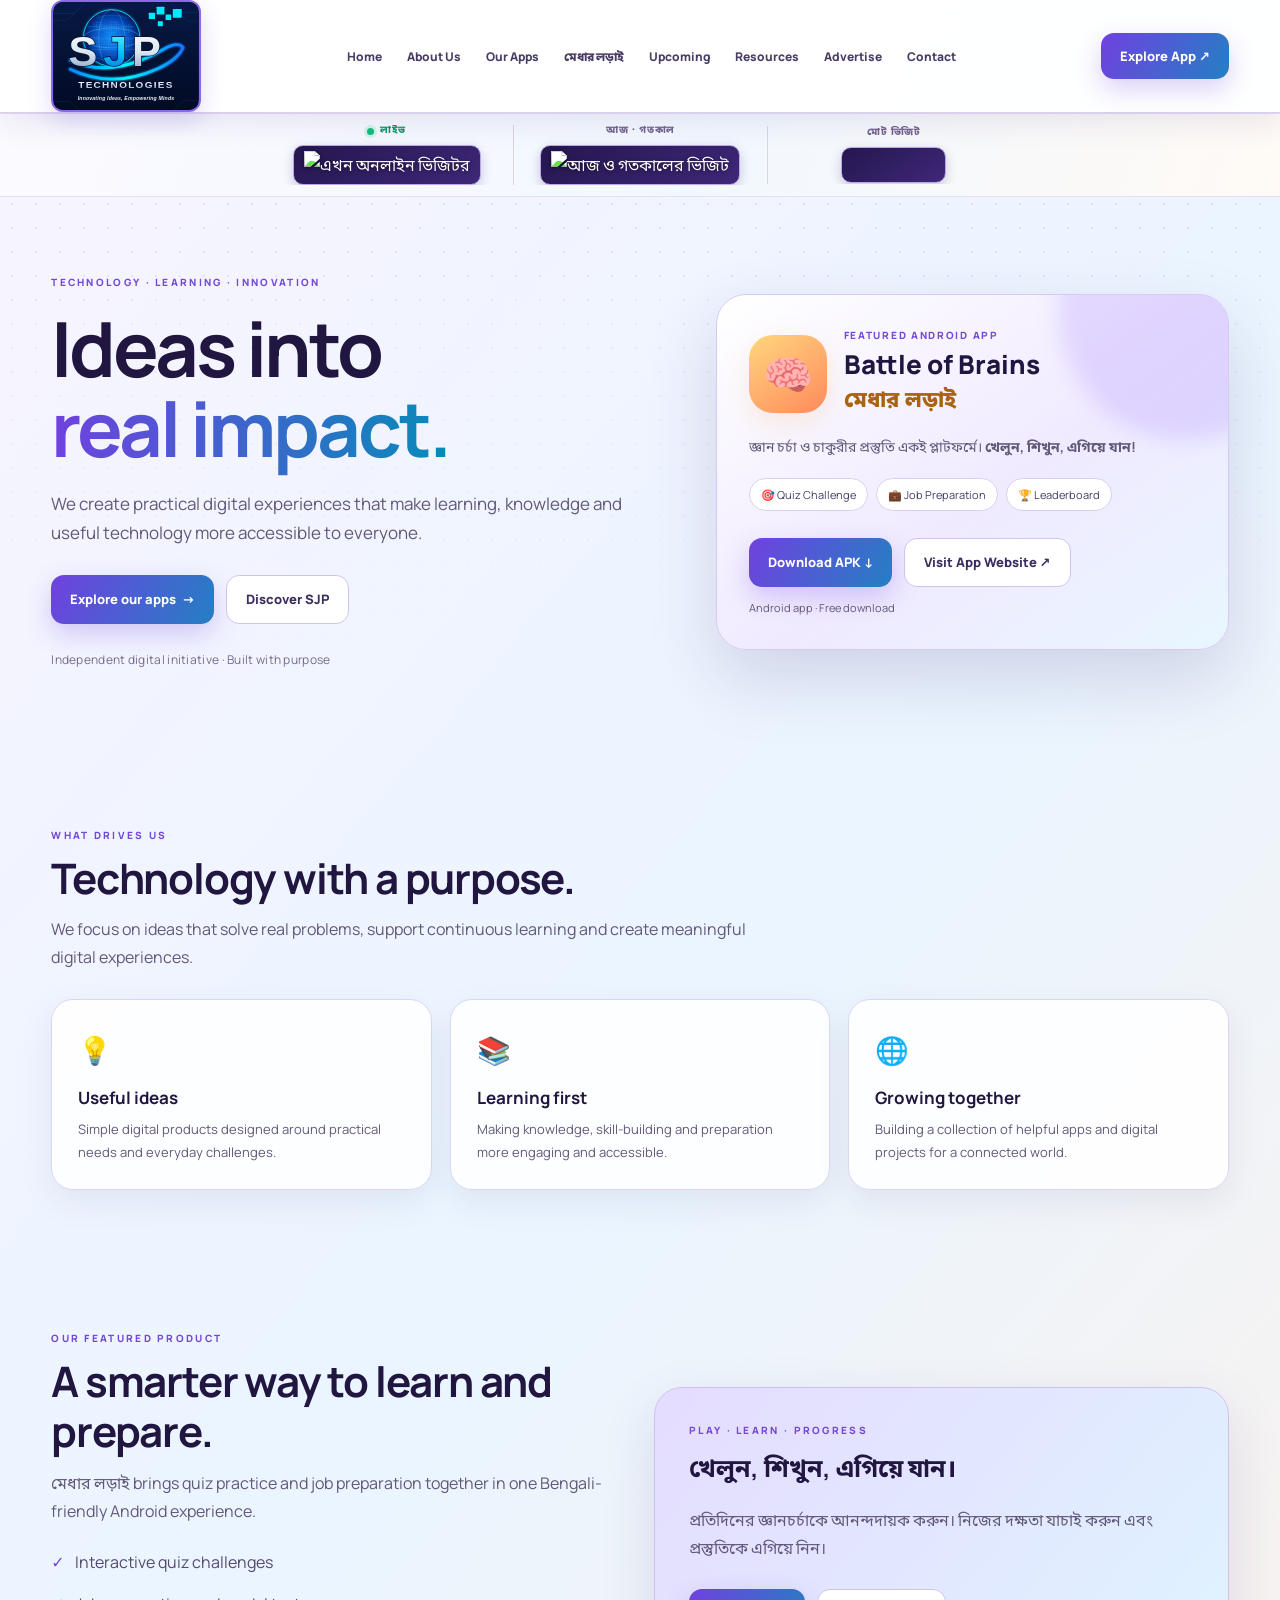
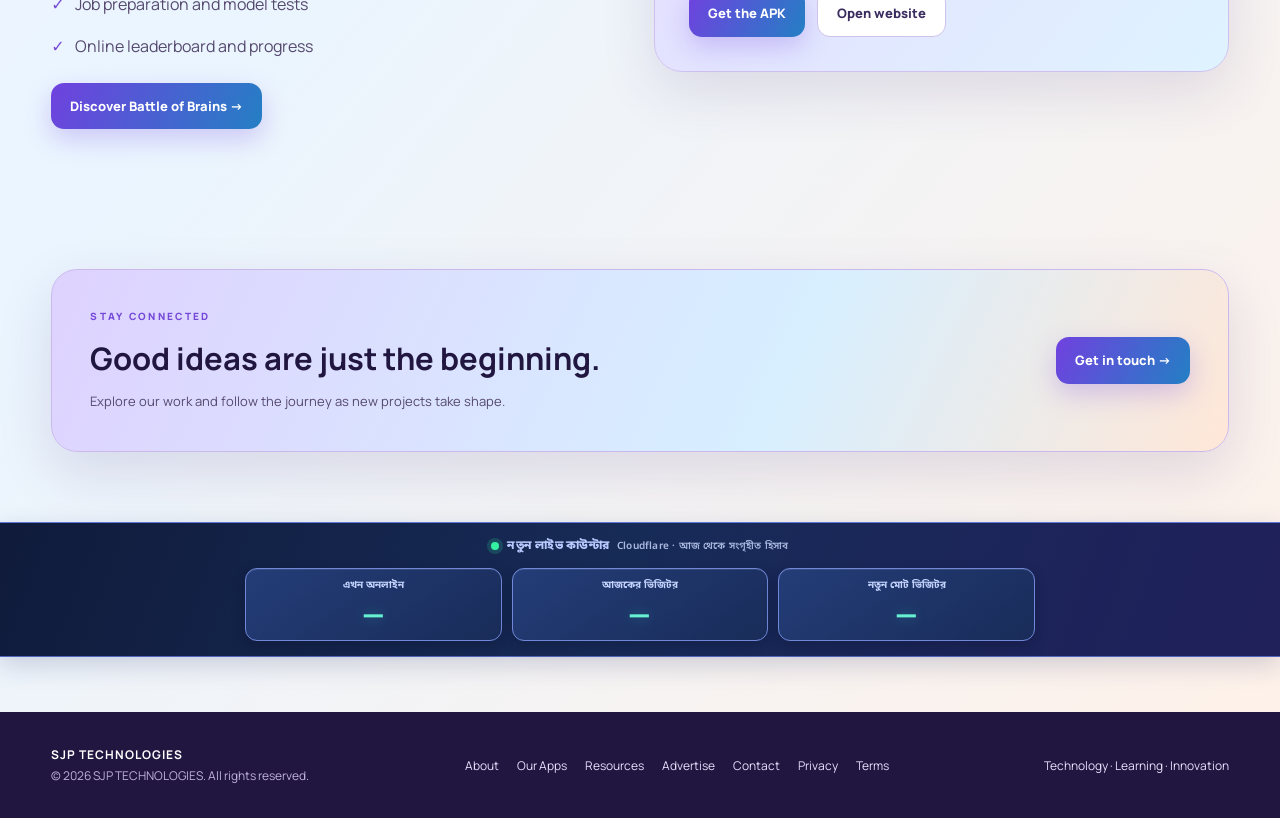
==== commit fb8632cf: "Move Cloudflare visitor counter below homepage content" ====
--- a/index.html
+++ b/index.html
@@ -28,7 +28,7 @@
 <text x="600" y="720" text-anchor="middle" font-family="Arial, sans-serif" font-size="83" font-weight="800" letter-spacing="11" fill="url(#silver)">TECHNOLOGIES</text>
 <text x="600" y="815" text-anchor="middle" font-family="Arial, sans-serif" font-size="43" font-style="italic" fill="#eaf8ff">Innovating Ideas, Empowering Minds</text>
 </svg></span><span class="brand-wordmark">SJP<small>TECHNOLOGIES</small></span></a><nav class="nav-links" id="navLinks"><a href="index.html">Home</a><a href="about.html">About Us</a><a href="apps.html">Our Apps</a><a href="battle-of-brains.html">মেধার লড়াই</a><a href="upcoming.html">Upcoming</a><a href="resources.html">Resources</a><a href="advertise.html">Advertise</a><a href="contact.html">Contact</a></nav><a class="nav-cta" href="battle-of-brains.html">Explore App ↗</a><button class="menu-toggle" type="button" aria-label="Open navigation menu" aria-expanded="false" onclick="const n=document.getElementById('navLinks');n.classList.toggle('open');this.setAttribute('aria-expanded',n.classList.contains('open'))"><span></span><span></span><span></span></button></div></header><section class="visitor-strip" aria-label="Website visitor statistics"><div class="wrap visitor-strip-inner"><div class="visitor-stat"><span class="counter-caption"><i class="live-dot" aria-hidden="true"></i> লাইভ</span><span class="visitor-readout"><img src="https://www.stats4u.net/c/4237869295-3900.png?rl=1" alt="এখন অনলাইন ভিজিটর" loading="lazy"></span></div><div class="visitor-stat"><span class="counter-caption">আজ · গতকাল</span><span class="visitor-readout"><img src="https://www.stats4u.net/c/4237869295-1.png?rl=1" alt="আজ ও গতকালের ভিজিট" loading="lazy"></span></div><div class="visitor-stat"><span class="counter-caption">মোট ভিজিট</span><span class="visitor-readout visitor-total"><script src="https://www.stats4u.net/s4u.js" data-id="4237869295" data-style="902" async></script></span></div></div><!-- Stats4U #4237869295 · Historical visitor totals restored; Cloudflare tracking continues in the background. --></section>
-<section class="cloudflare-strip" aria-label="নতুন Cloudflare visitor statistics">
+<main><section class="wrap hero"><div><div class="eyebrow">Technology · Learning · Innovation</div><h1>Ideas into<br><span class="gradient-text">real impact.</span></h1><p class="lead">We create practical digital experiences that make learning, knowledge and useful technology more accessible to everyone.</p><div class="actions"><a class="btn btn-primary" href="apps.html">Explore our apps&nbsp; →</a><a class="btn btn-secondary" href="about.html">Discover SJP</a></div><div class="hero-note">Independent digital initiative · Built with purpose</div></div><article class="feature-card"><div class="app-top"><div class="app-icon">🧠</div><div><div class="app-label">FEATURED ANDROID APP</div><div class="app-name">Battle of Brains</div><div class="app-bn">মেধার লড়াই</div></div></div><p>জ্ঞান চর্চা ও চাকুরীর প্রস্তুতি একই প্লাটফর্মে। <strong>খেলুন, শিখুন, এগিয়ে যান!</strong></p><div class="chips"><span class="chip">🎯 Quiz Challenge</span><span class="chip">💼 Job Preparation</span><span class="chip">🏆 Leaderboard</span></div><div class="actions"><a class="btn btn-primary" href="download/medhar-lorai.apk">Download APK ↓</a><a class="btn btn-secondary" href="https://shahjalalpramanikbpl.github.io/medhar-lorai/">Visit App Website ↗</a></div><p style="font-size:11px;margin-bottom:0">Android app · Free download</p></article></section><section class="section"><div class="wrap"><div class="section-head"><div class="eyebrow">What drives us</div><h2 class="section-title">Technology with a purpose.</h2><p class="section-copy">We focus on ideas that solve real problems, support continuous learning and create meaningful digital experiences.</p></div><div class="grid-3"><article class="info-card"><div class="info-icon">💡</div><h3>Useful ideas</h3><p>Simple digital products designed around practical needs and everyday challenges.</p></article><article class="info-card"><div class="info-icon">📚</div><h3>Learning first</h3><p>Making knowledge, skill-building and preparation more engaging and accessible.</p></article><article class="info-card"><div class="info-icon">🌐</div><h3>Growing together</h3><p>Building a collection of helpful apps and digital projects for a connected world.</p></article></div></div></section><section class="section"><div class="wrap split"><div><div class="eyebrow">Our featured product</div><h2 class="section-title">A smarter way to learn and prepare.</h2><p class="section-copy">মেধার লড়াই brings quiz practice and job preparation together in one Bengali-friendly Android experience.</p><ul class="list"><li>Interactive quiz challenges</li><li>Job preparation and model tests</li><li>Online leaderboard and progress</li></ul><a class="btn btn-primary" href="battle-of-brains.html">Discover Battle of Brains →</a></div><div class="highlight"><div class="eyebrow">PLAY · LEARN · PROGRESS</div><h3>খেলুন, শিখুন, এগিয়ে যান।</h3><p style="color:var(--muted)">প্রতিদিনের জ্ঞানচর্চাকে আনন্দদায়ক করুন। নিজের দক্ষতা যাচাই করুন এবং প্রস্তুতিকে এগিয়ে নিন।</p><div class="actions"><a class="btn btn-primary" href="download/medhar-lorai.apk">Get the APK</a><a class="btn btn-secondary" href="https://shahjalalpramanikbpl.github.io/medhar-lorai/">Open website</a></div></div></div></section><section class="section"><div class="wrap banner"><div><div class="eyebrow">Stay connected</div><h2>Good ideas are just the beginning.</h2><p>Explore our work and follow the journey as new projects take shape.</p></div><a class="btn btn-primary" href="contact.html">Get in touch →</a></div></section></main><section class="cloudflare-strip" aria-label="নতুন Cloudflare visitor statistics">
   <div class="wrap cloudflare-inner">
     <div class="cloudflare-heading"><span class="cloudflare-pulse"></span> নতুন লাইভ কাউন্টার <small>Cloudflare · আজ থেকে সংগৃহীত হিসাব</small></div>
     <div class="cloudflare-grid">
@@ -37,7 +37,7 @@
       <div class="cloudflare-stat"><span>নতুন মোট ভিজিটর</span><strong id="totalVisitors">—</strong></div>
     </div>
   </div>
-</section><main><section class="wrap hero"><div><div class="eyebrow">Technology · Learning · Innovation</div><h1>Ideas into<br><span class="gradient-text">real impact.</span></h1><p class="lead">We create practical digital experiences that make learning, knowledge and useful technology more accessible to everyone.</p><div class="actions"><a class="btn btn-primary" href="apps.html">Explore our apps&nbsp; →</a><a class="btn btn-secondary" href="about.html">Discover SJP</a></div><div class="hero-note">Independent digital initiative · Built with purpose</div></div><article class="feature-card"><div class="app-top"><div class="app-icon">🧠</div><div><div class="app-label">FEATURED ANDROID APP</div><div class="app-name">Battle of Brains</div><div class="app-bn">মেধার লড়াই</div></div></div><p>জ্ঞান চর্চা ও চাকুরীর প্রস্তুতি একই প্লাটফর্মে। <strong>খেলুন, শিখুন, এগিয়ে যান!</strong></p><div class="chips"><span class="chip">🎯 Quiz Challenge</span><span class="chip">💼 Job Preparation</span><span class="chip">🏆 Leaderboard</span></div><div class="actions"><a class="btn btn-primary" href="download/medhar-lorai.apk">Download APK ↓</a><a class="btn btn-secondary" href="https://shahjalalpramanikbpl.github.io/medhar-lorai/">Visit App Website ↗</a></div><p style="font-size:11px;margin-bottom:0">Android app · Free download</p></article></section><section class="section"><div class="wrap"><div class="section-head"><div class="eyebrow">What drives us</div><h2 class="section-title">Technology with a purpose.</h2><p class="section-copy">We focus on ideas that solve real problems, support continuous learning and create meaningful digital experiences.</p></div><div class="grid-3"><article class="info-card"><div class="info-icon">💡</div><h3>Useful ideas</h3><p>Simple digital products designed around practical needs and everyday challenges.</p></article><article class="info-card"><div class="info-icon">📚</div><h3>Learning first</h3><p>Making knowledge, skill-building and preparation more engaging and accessible.</p></article><article class="info-card"><div class="info-icon">🌐</div><h3>Growing together</h3><p>Building a collection of helpful apps and digital projects for a connected world.</p></article></div></div></section><section class="section"><div class="wrap split"><div><div class="eyebrow">Our featured product</div><h2 class="section-title">A smarter way to learn and prepare.</h2><p class="section-copy">মেধার লড়াই brings quiz practice and job preparation together in one Bengali-friendly Android experience.</p><ul class="list"><li>Interactive quiz challenges</li><li>Job preparation and model tests</li><li>Online leaderboard and progress</li></ul><a class="btn btn-primary" href="battle-of-brains.html">Discover Battle of Brains →</a></div><div class="highlight"><div class="eyebrow">PLAY · LEARN · PROGRESS</div><h3>খেলুন, শিখুন, এগিয়ে যান।</h3><p style="color:var(--muted)">প্রতিদিনের জ্ঞানচর্চাকে আনন্দদায়ক করুন। নিজের দক্ষতা যাচাই করুন এবং প্রস্তুতিকে এগিয়ে নিন।</p><div class="actions"><a class="btn btn-primary" href="download/medhar-lorai.apk">Get the APK</a><a class="btn btn-secondary" href="https://shahjalalpramanikbpl.github.io/medhar-lorai/">Open website</a></div></div></div></section><section class="section"><div class="wrap banner"><div><div class="eyebrow">Stay connected</div><h2>Good ideas are just the beginning.</h2><p>Explore our work and follow the journey as new projects take shape.</p></div><a class="btn btn-primary" href="contact.html">Get in touch →</a></div></section></main><footer class="site-footer"><div class="wrap footer-row"><div><strong style="color:#eff8ff;letter-spacing:1px">SJP TECHNOLOGIES</strong><div class="copyright">© <span id="year"></span> SJP TECHNOLOGIES. All rights reserved.</div></div><div class="footer-links"><a href="about.html">About</a><a href="apps.html">Our Apps</a><a href="resources.html">Resources</a><a href="advertise.html">Advertise</a><a href="contact.html">Contact</a><a href="privacy-policy.html">Privacy</a><a href="terms.html">Terms</a></div><div>Technology · Learning · Innovation</div></div></footer><script>document.getElementById('year').textContent=new Date().getFullYear();</script>
+</section><footer class="site-footer"><div class="wrap footer-row"><div><strong style="color:#eff8ff;letter-spacing:1px">SJP TECHNOLOGIES</strong><div class="copyright">© <span id="year"></span> SJP TECHNOLOGIES. All rights reserved.</div></div><div class="footer-links"><a href="about.html">About</a><a href="apps.html">Our Apps</a><a href="resources.html">Resources</a><a href="advertise.html">Advertise</a><a href="contact.html">Contact</a><a href="privacy-policy.html">Privacy</a><a href="terms.html">Terms</a></div><div>Technology · Learning · Innovation</div></div></footer><script>document.getElementById('year').textContent=new Date().getFullYear();</script>
 <script>
 (() => {
   const API = "https://sjp-website-api.shahjalalpramanik-bpl.workers.dev";
--- a/style.css
+++ b/style.css
@@ -237,3 +237,17 @@
 .home-page .visitor-strip .visitor-total{min-width:105px;}
 .home-page .visitor-strip .visitor-readout a{pointer-events:none!important;}
 @media(max-width:700px){.home-page .visitor-strip .visitor-readout{min-width:68px;min-height:31px;padding:4px 6px}.home-page .visitor-strip .visitor-readout img{max-height:25px}.home-page .visitor-strip .visitor-total{min-width:78px}}
+
+
+/* Cloudflare live visitor counter — clearly separated from historical Stats4U totals */
+.home-page .cloudflare-strip{position:relative;background:linear-gradient(110deg,#101b3b 0%,#172b57 48%,#20205b 100%);border-top:1px solid #5e79d5;border-bottom:1px solid #5266bd;box-shadow:0 8px 24px rgba(25,35,95,.18);color:#fff}
+.home-page .cloudflare-inner{max-width:790px;padding:13px 0 15px}
+.home-page .cloudflare-heading{display:flex;align-items:center;justify-content:center;gap:8px;color:#b8c9ff;font-family:"Noto Sans Bengali",Manrope,sans-serif;font-size:12px;font-weight:800;letter-spacing:.2px}
+.home-page .cloudflare-heading small{font-size:10px;font-weight:600;color:#a9b8df}
+.home-page .cloudflare-pulse{width:8px;height:8px;border-radius:50%;background:#35f0a1;box-shadow:0 0 0 4px #35f0a12a;animation:visitorPulse 1.5s ease-in-out infinite}
+.home-page .cloudflare-grid{display:grid;grid-template-columns:repeat(3,minmax(0,1fr));gap:10px;margin-top:11px}
+.home-page .cloudflare-stat{min-width:0;display:flex;flex-direction:column;align-items:center;justify-content:center;gap:3px;padding:8px 5px;border:1px solid #7188d8;border-radius:12px;background:linear-gradient(145deg,#243d78,#192c59);box-shadow:inset 0 1px 0 #ffffff18,0 5px 14px #080f2e55}
+.home-page .cloudflare-stat span{font-family:"Noto Sans Bengali",Manrope,sans-serif;font-size:10px;font-weight:700;color:#c4d4ff;white-space:nowrap}
+.home-page .cloudflare-stat strong{font-family:Manrope,"Noto Sans Bengali",sans-serif;font-size:clamp(22px,3.5vw,29px);font-weight:800;line-height:1.2;letter-spacing:.5px;color:#66f2d1;text-shadow:0 0 12px #35e6c655;font-variant-numeric:tabular-nums}
+@media(max-width:700px){.home-page .cloudflare-inner{width:96%;padding:11px 0 13px}.home-page .cloudflare-grid{gap:6px;margin-top:9px}.home-page .cloudflare-stat{padding:8px 2px;border-radius:9px}.home-page .cloudflare-stat span{font-size:9px}.home-page .cloudflare-stat strong{font-size:22px}}
+@media(max-width:360px){.home-page .cloudflare-stat span{font-size:8px}.home-page .cloudflare-stat strong{font-size:19px}}
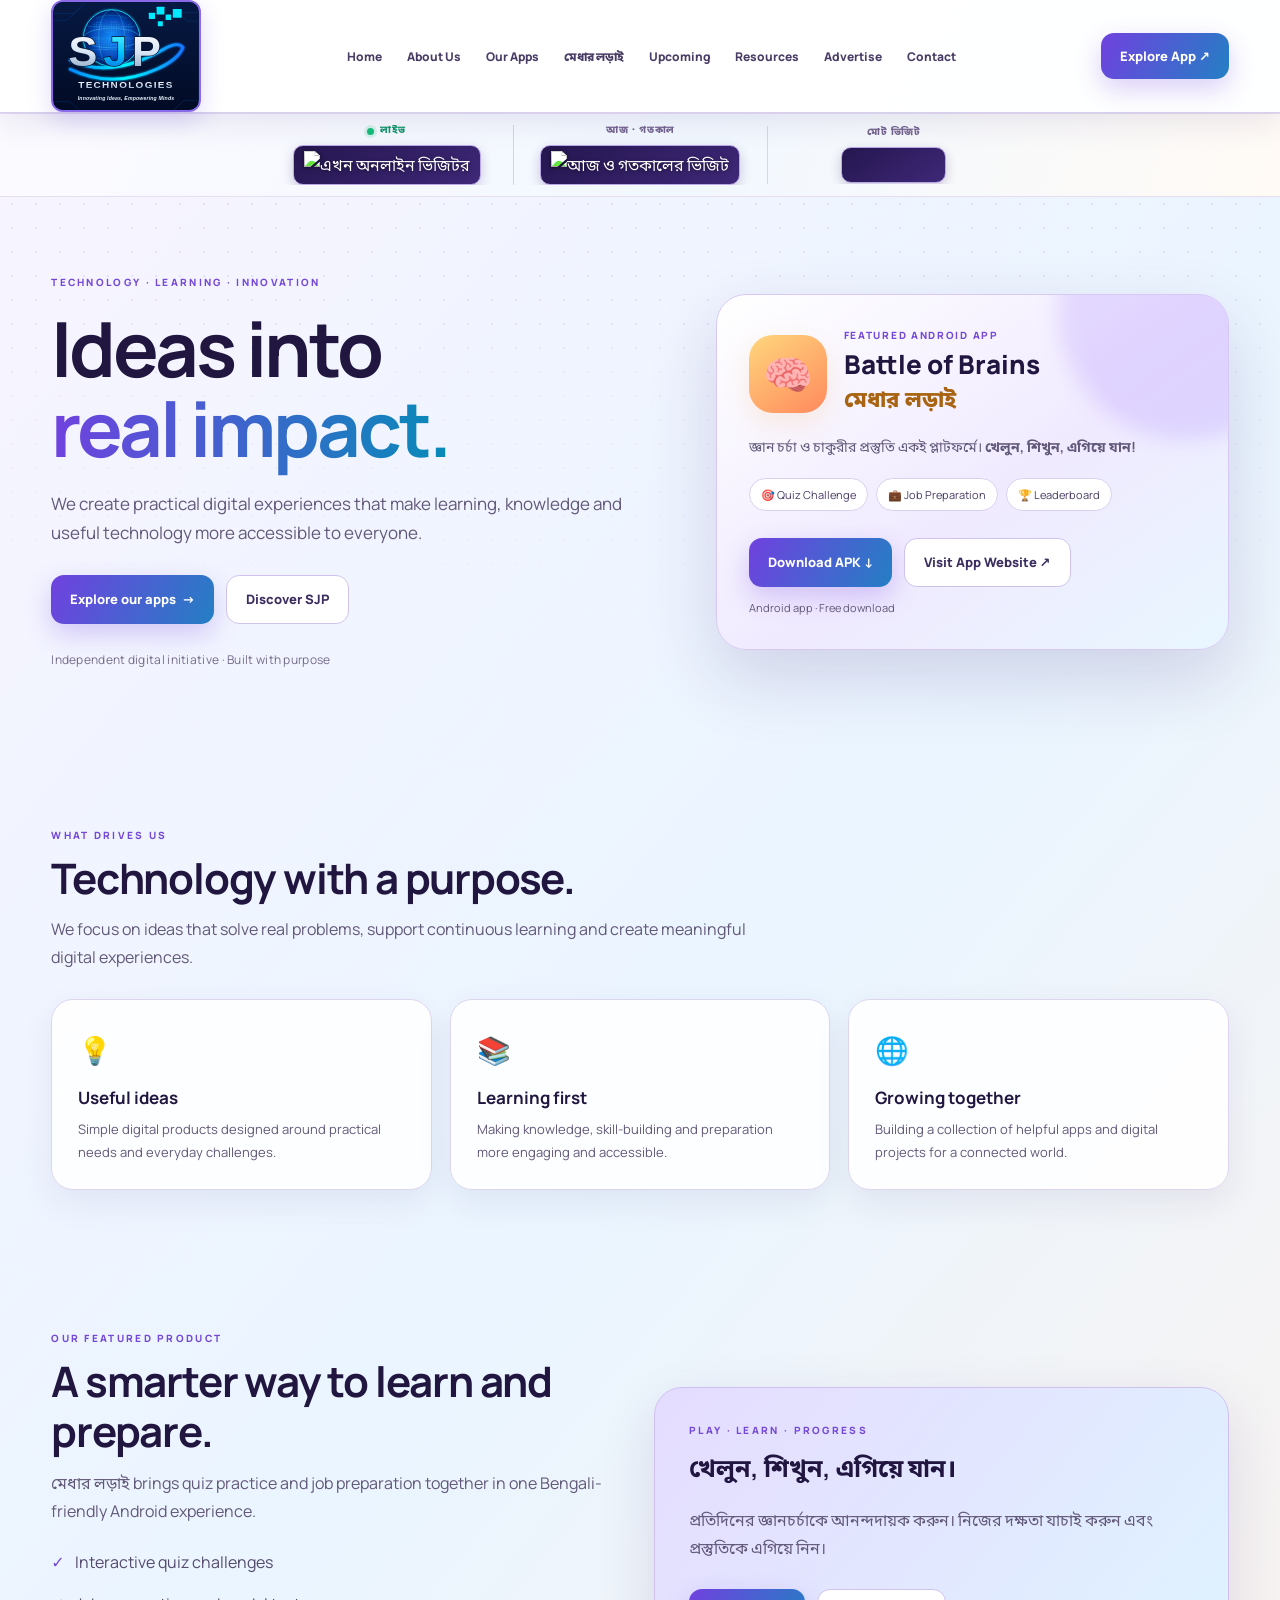
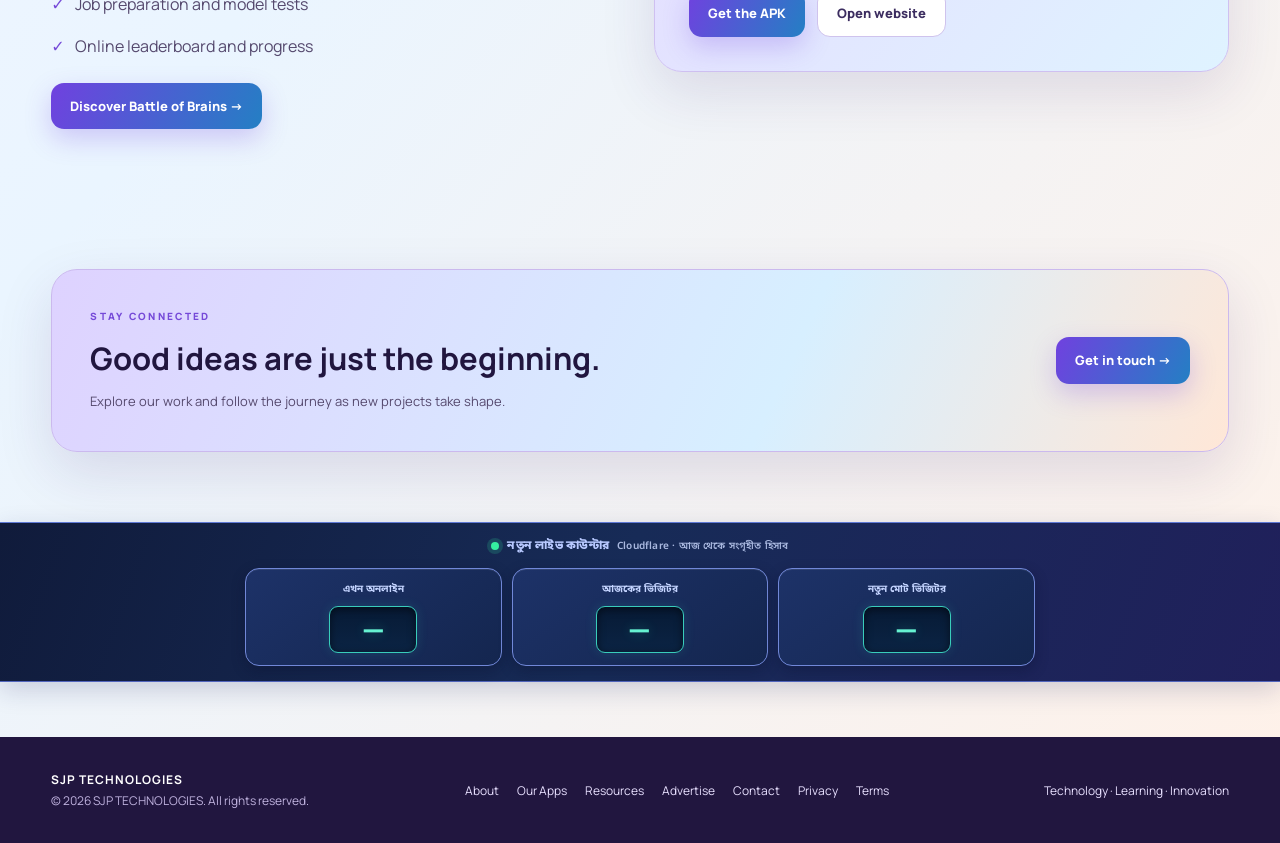
==== commit 0d4f496d: "Refresh homepage stylesheet cache" ====
--- a/index.html
+++ b/index.html
@@ -1,4 +1,4 @@
-<!doctype html><html lang="en"><head><!-- Google tag (gtag.js) --><script async src="https://www.googletagmanager.com/gtag/js?id=G-Z1JJD395FD"></script><script>window.dataLayer=window.dataLayer||[];function gtag(){dataLayer.push(arguments);}gtag('js',new Date());gtag('config','G-Z1JJD395FD');</script><meta charset="utf-8"><meta name="viewport" content="width=device-width,initial-scale=1"><meta name="theme-color" content="#07111f"><meta name="google-adsense-account" content="ca-pub-1476862328082201"><meta name="description" content="SJP TECHNOLOGIES builds useful digital products for learning, knowledge and everyday life. Discover Battle of Brains — মেধার লড়াই."><title>SJP TECHNOLOGIES | Ideas into Impact</title><link rel="stylesheet" href="style.css?v=20261128-3"></head><body class="home-page"><header class="site-header"><div class="wrap nav"><a class="brand" href="index.html" aria-label="SJP Technologies home"><span class="brand-logo"><svg class="official-logo-svg" xmlns="http://www.w3.org/2000/svg" viewBox="0 0 1200 900" role="img" aria-labelledby="t d">
+<!doctype html><html lang="en"><head><!-- Google tag (gtag.js) --><script async src="https://www.googletagmanager.com/gtag/js?id=G-Z1JJD395FD"></script><script>window.dataLayer=window.dataLayer||[];function gtag(){dataLayer.push(arguments);}gtag('js',new Date());gtag('config','G-Z1JJD395FD');</script><meta charset="utf-8"><meta name="viewport" content="width=device-width,initial-scale=1"><meta name="theme-color" content="#07111f"><meta name="google-adsense-account" content="ca-pub-1476862328082201"><meta name="description" content="SJP TECHNOLOGIES builds useful digital products for learning, knowledge and everyday life. Discover Battle of Brains — মেধার লড়াই."><title>SJP TECHNOLOGIES | Ideas into Impact</title><link rel="stylesheet" href="style.css?v=20261128-4"></head><body class="home-page"><header class="site-header"><div class="wrap nav"><a class="brand" href="index.html" aria-label="SJP Technologies home"><span class="brand-logo"><svg class="official-logo-svg" xmlns="http://www.w3.org/2000/svg" viewBox="0 0 1200 900" role="img" aria-labelledby="t d">
 <title id="t">SJP Technologies</title><desc id="d">Digital globe, silver and cyan SJP monogram, orbit swoosh, and the slogan Innovating Ideas, Empowering Minds.</desc>
 <defs>
  <linearGradient id="bg" x2="0" y2="1"><stop stop-color="#071943"/><stop offset="1" stop-color="#020b25"/></linearGradient>
--- a/style.css
+++ b/style.css
@@ -251,3 +251,29 @@
 .home-page .cloudflare-stat strong{font-family:Manrope,"Noto Sans Bengali",sans-serif;font-size:clamp(22px,3.5vw,29px);font-weight:800;line-height:1.2;letter-spacing:.5px;color:#66f2d1;text-shadow:0 0 12px #35e6c655;font-variant-numeric:tabular-nums}
 @media(max-width:700px){.home-page .cloudflare-inner{width:96%;padding:11px 0 13px}.home-page .cloudflare-grid{gap:6px;margin-top:9px}.home-page .cloudflare-stat{padding:8px 2px;border-radius:9px}.home-page .cloudflare-stat span{font-size:9px}.home-page .cloudflare-stat strong{font-size:22px}}
 @media(max-width:360px){.home-page .cloudflare-stat span{font-size:8px}.home-page .cloudflare-stat strong{font-size:19px}}
+
+
+/* Cloudflare digits in their own clear digital display boxes */
+.home-page .cloudflare-stat{
+  gap:8px;
+  padding:12px 8px;
+  border:1px solid #7188d8;
+  border-radius:14px;
+  background:linear-gradient(145deg,#1d3268,#14264f);
+}
+.home-page .cloudflare-stat strong{
+  display:flex;
+  align-items:center;
+  justify-content:center;
+  min-width:88px;
+  min-height:43px;
+  padding:5px 14px;
+  border:1px solid #39cdbb;
+  border-radius:9px;
+  background:linear-gradient(180deg,#071a35,#0b2444);
+  box-shadow:inset 0 2px 8px #0008,0 0 12px #35e6c622;
+}
+@media(max-width:700px){
+ .home-page .cloudflare-stat{padding:9px 3px;gap:7px}
+ .home-page .cloudflare-stat strong{min-width:68px;min-height:38px;padding:4px 8px}
+}
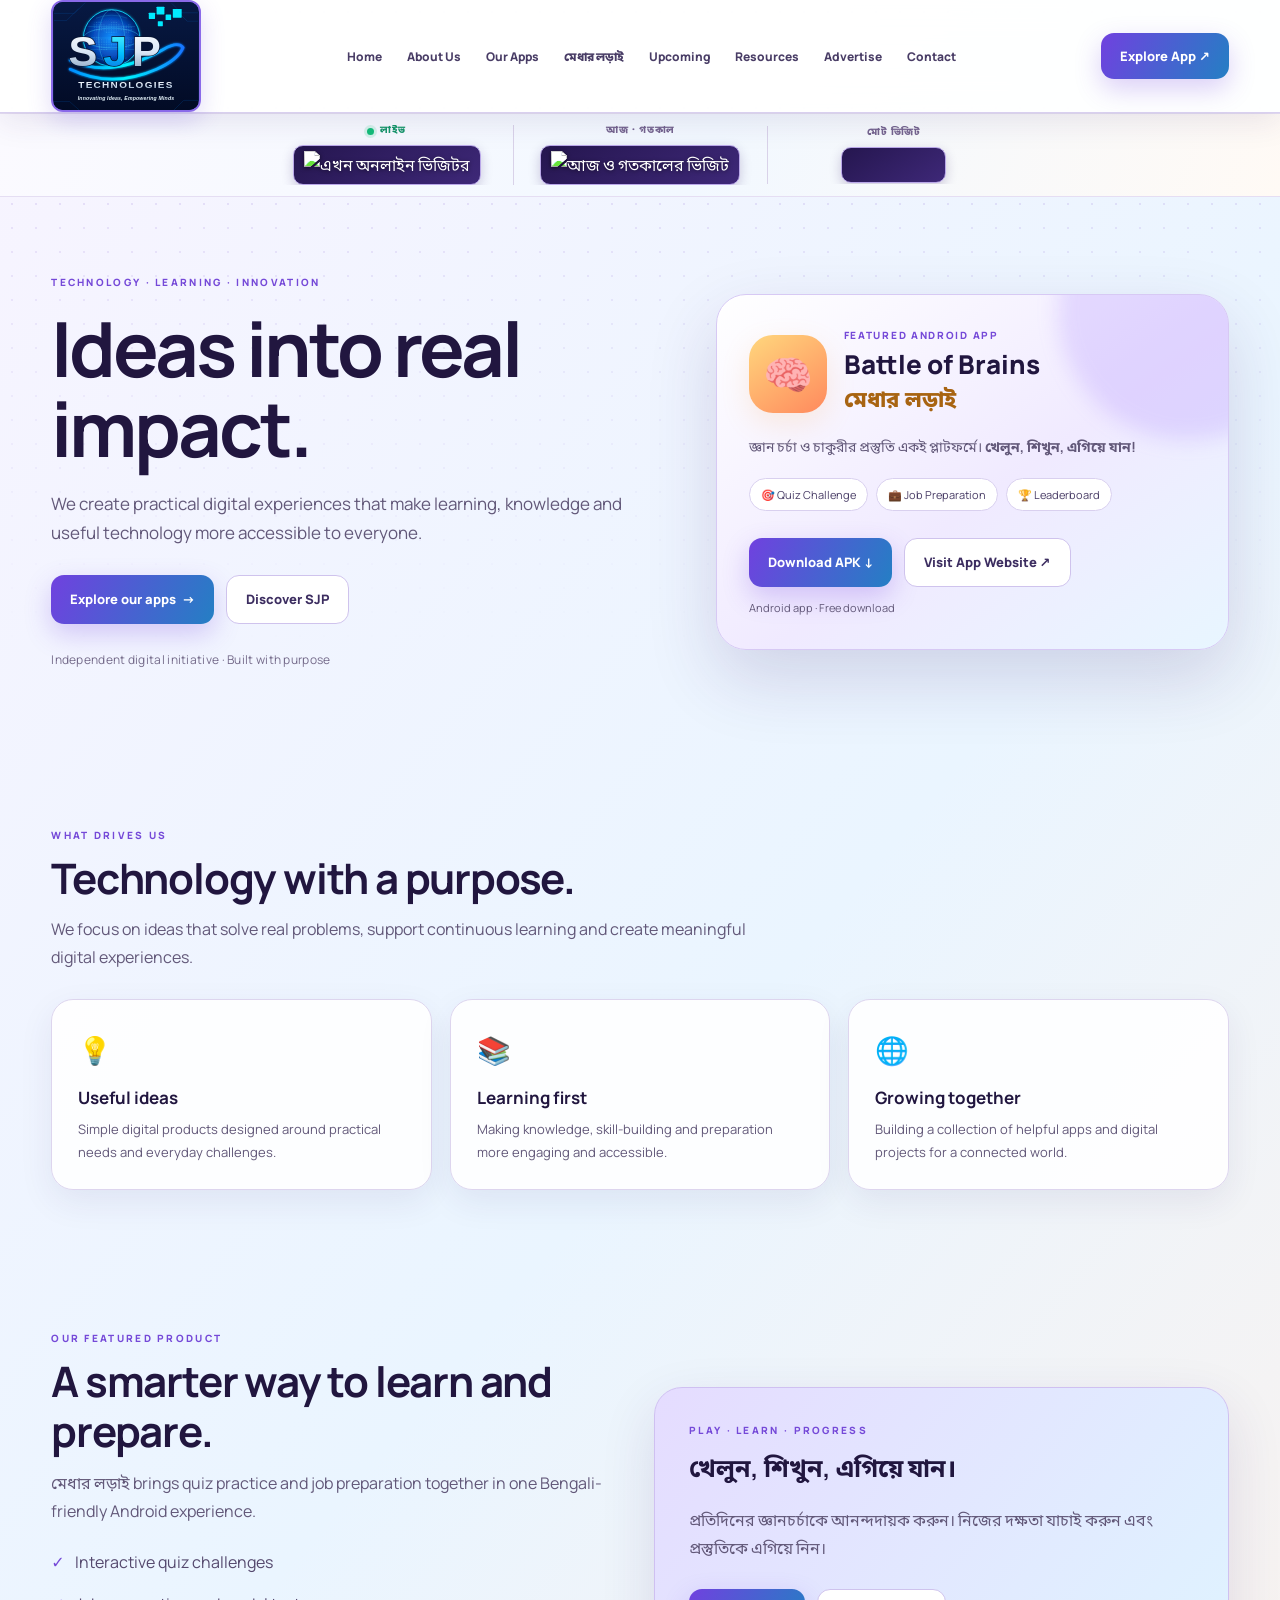
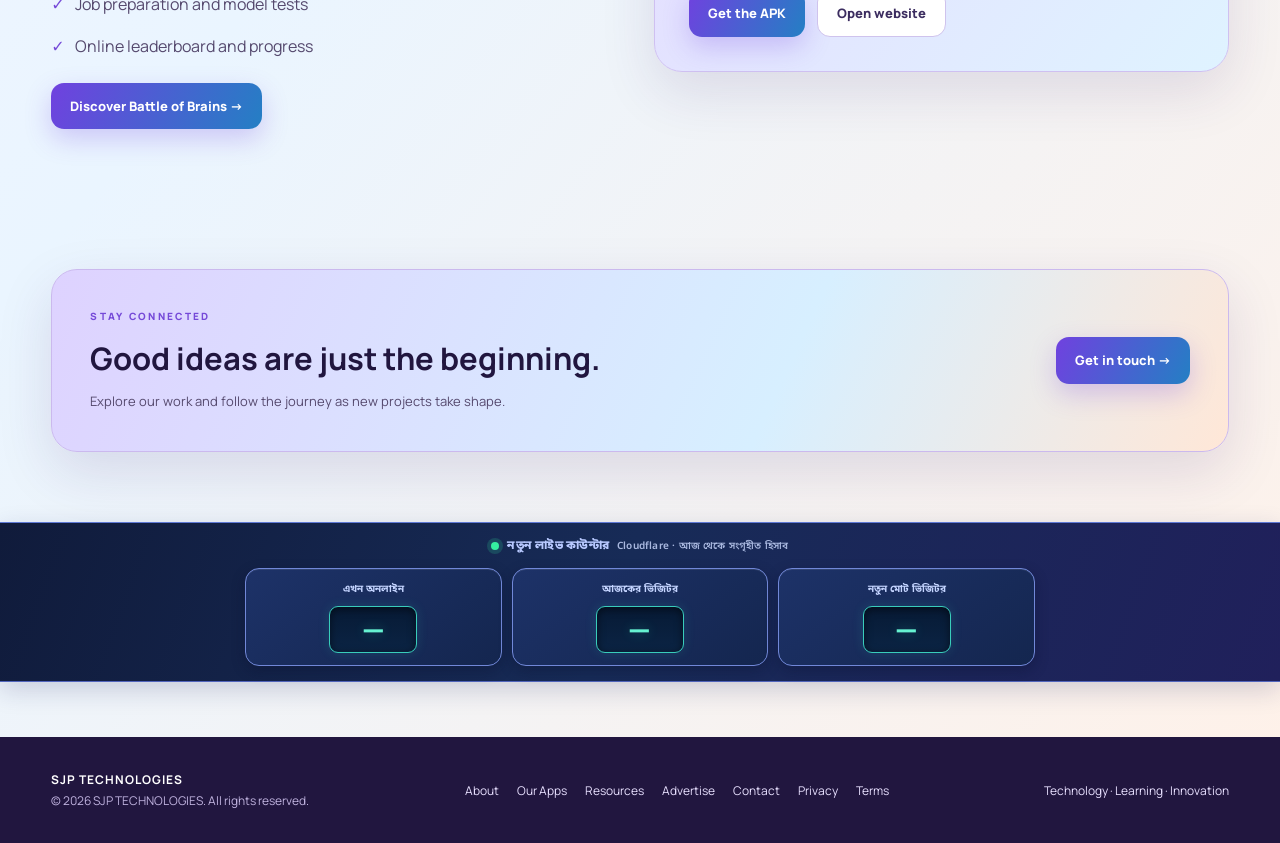
==== commit ef661853: "Enable dynamic homepage content from admin CMS" ====
--- a/index.html
+++ b/index.html
@@ -28,7 +28,7 @@
 <text x="600" y="720" text-anchor="middle" font-family="Arial, sans-serif" font-size="83" font-weight="800" letter-spacing="11" fill="url(#silver)">TECHNOLOGIES</text>
 <text x="600" y="815" text-anchor="middle" font-family="Arial, sans-serif" font-size="43" font-style="italic" fill="#eaf8ff">Innovating Ideas, Empowering Minds</text>
 </svg></span><span class="brand-wordmark">SJP<small>TECHNOLOGIES</small></span></a><nav class="nav-links" id="navLinks"><a href="index.html">Home</a><a href="about.html">About Us</a><a href="apps.html">Our Apps</a><a href="battle-of-brains.html">মেধার লড়াই</a><a href="upcoming.html">Upcoming</a><a href="resources.html">Resources</a><a href="advertise.html">Advertise</a><a href="contact.html">Contact</a></nav><a class="nav-cta" href="battle-of-brains.html">Explore App ↗</a><button class="menu-toggle" type="button" aria-label="Open navigation menu" aria-expanded="false" onclick="const n=document.getElementById('navLinks');n.classList.toggle('open');this.setAttribute('aria-expanded',n.classList.contains('open'))"><span></span><span></span><span></span></button></div></header><section class="visitor-strip" aria-label="Website visitor statistics"><div class="wrap visitor-strip-inner"><div class="visitor-stat"><span class="counter-caption"><i class="live-dot" aria-hidden="true"></i> লাইভ</span><span class="visitor-readout"><img src="https://www.stats4u.net/c/4237869295-3900.png?rl=1" alt="এখন অনলাইন ভিজিটর" loading="lazy"></span></div><div class="visitor-stat"><span class="counter-caption">আজ · গতকাল</span><span class="visitor-readout"><img src="https://www.stats4u.net/c/4237869295-1.png?rl=1" alt="আজ ও গতকালের ভিজিট" loading="lazy"></span></div><div class="visitor-stat"><span class="counter-caption">মোট ভিজিট</span><span class="visitor-readout visitor-total"><script src="https://www.stats4u.net/s4u.js" data-id="4237869295" data-style="902" async></script></span></div></div><!-- Stats4U #4237869295 · Historical visitor totals restored; Cloudflare tracking continues in the background. --></section>
-<main><section class="wrap hero"><div><div class="eyebrow">Technology · Learning · Innovation</div><h1>Ideas into<br><span class="gradient-text">real impact.</span></h1><p class="lead">We create practical digital experiences that make learning, knowledge and useful technology more accessible to everyone.</p><div class="actions"><a class="btn btn-primary" href="apps.html">Explore our apps&nbsp; →</a><a class="btn btn-secondary" href="about.html">Discover SJP</a></div><div class="hero-note">Independent digital initiative · Built with purpose</div></div><article class="feature-card"><div class="app-top"><div class="app-icon">🧠</div><div><div class="app-label">FEATURED ANDROID APP</div><div class="app-name">Battle of Brains</div><div class="app-bn">মেধার লড়াই</div></div></div><p>জ্ঞান চর্চা ও চাকুরীর প্রস্তুতি একই প্লাটফর্মে। <strong>খেলুন, শিখুন, এগিয়ে যান!</strong></p><div class="chips"><span class="chip">🎯 Quiz Challenge</span><span class="chip">💼 Job Preparation</span><span class="chip">🏆 Leaderboard</span></div><div class="actions"><a class="btn btn-primary" href="download/medhar-lorai.apk">Download APK ↓</a><a class="btn btn-secondary" href="https://shahjalalpramanikbpl.github.io/medhar-lorai/">Visit App Website ↗</a></div><p style="font-size:11px;margin-bottom:0">Android app · Free download</p></article></section><section class="section"><div class="wrap"><div class="section-head"><div class="eyebrow">What drives us</div><h2 class="section-title">Technology with a purpose.</h2><p class="section-copy">We focus on ideas that solve real problems, support continuous learning and create meaningful digital experiences.</p></div><div class="grid-3"><article class="info-card"><div class="info-icon">💡</div><h3>Useful ideas</h3><p>Simple digital products designed around practical needs and everyday challenges.</p></article><article class="info-card"><div class="info-icon">📚</div><h3>Learning first</h3><p>Making knowledge, skill-building and preparation more engaging and accessible.</p></article><article class="info-card"><div class="info-icon">🌐</div><h3>Growing together</h3><p>Building a collection of helpful apps and digital projects for a connected world.</p></article></div></div></section><section class="section"><div class="wrap split"><div><div class="eyebrow">Our featured product</div><h2 class="section-title">A smarter way to learn and prepare.</h2><p class="section-copy">মেধার লড়াই brings quiz practice and job preparation together in one Bengali-friendly Android experience.</p><ul class="list"><li>Interactive quiz challenges</li><li>Job preparation and model tests</li><li>Online leaderboard and progress</li></ul><a class="btn btn-primary" href="battle-of-brains.html">Discover Battle of Brains →</a></div><div class="highlight"><div class="eyebrow">PLAY · LEARN · PROGRESS</div><h3>খেলুন, শিখুন, এগিয়ে যান।</h3><p style="color:var(--muted)">প্রতিদিনের জ্ঞানচর্চাকে আনন্দদায়ক করুন। নিজের দক্ষতা যাচাই করুন এবং প্রস্তুতিকে এগিয়ে নিন।</p><div class="actions"><a class="btn btn-primary" href="download/medhar-lorai.apk">Get the APK</a><a class="btn btn-secondary" href="https://shahjalalpramanikbpl.github.io/medhar-lorai/">Open website</a></div></div></div></section><section class="section"><div class="wrap banner"><div><div class="eyebrow">Stay connected</div><h2>Good ideas are just the beginning.</h2><p>Explore our work and follow the journey as new projects take shape.</p></div><a class="btn btn-primary" href="contact.html">Get in touch →</a></div></section></main><section class="cloudflare-strip" aria-label="নতুন Cloudflare visitor statistics">
+<div id="siteAnnouncement" class="wrap" hidden style="margin:18px auto 0;padding:14px 18px;border:1px solid #e7b95b;border-radius:14px;background:linear-gradient(110deg,#3b2b12,#17263b);color:#fff1c8;font-weight:650;line-height:1.7">📢 <span id="siteAnnouncementText"></span></div><main><section class="wrap hero"><div><div class="eyebrow">Technology · Learning · Innovation</div><h1 id="heroTitle">Ideas into real impact.</h1><p class="lead" id="heroSubtitle">We create practical digital experiences that make learning, knowledge and useful technology more accessible to everyone.</p><div class="actions"><a class="btn btn-primary" id="heroPrimaryButton" href="apps.html">Explore our apps&nbsp; →</a><a class="btn btn-secondary" id="heroSecondaryButton" href="about.html">Discover SJP</a></div><div class="hero-note">Independent digital initiative · Built with purpose</div></div><article class="feature-card"><div class="app-top"><div class="app-icon">🧠</div><div><div class="app-label">FEATURED ANDROID APP</div><div class="app-name">Battle of Brains</div><div class="app-bn">মেধার লড়াই</div></div></div><p id="appDescription">জ্ঞান চর্চা ও চাকুরীর প্রস্তুতি একই প্লাটফর্মে। <strong>খেলুন, শিখুন, এগিয়ে যান!</strong></p><div class="chips"><span class="chip">🎯 Quiz Challenge</span><span class="chip">💼 Job Preparation</span><span class="chip">🏆 Leaderboard</span></div><div class="actions"><a class="btn btn-primary" href="download/medhar-lorai.apk">Download APK ↓</a><a class="btn btn-secondary" href="https://shahjalalpramanikbpl.github.io/medhar-lorai/">Visit App Website ↗</a></div><p style="font-size:11px;margin-bottom:0">Android app · Free download</p></article></section><section class="section"><div class="wrap"><div class="section-head"><div class="eyebrow">What drives us</div><h2 class="section-title" id="featuredTitle">Technology with a purpose.</h2><p class="section-copy" id="featuredDescription">We focus on ideas that solve real problems, support continuous learning and create meaningful digital experiences.</p></div><div class="grid-3"><article class="info-card"><div class="info-icon">💡</div><h3>Useful ideas</h3><p>Simple digital products designed around practical needs and everyday challenges.</p></article><article class="info-card"><div class="info-icon">📚</div><h3>Learning first</h3><p>Making knowledge, skill-building and preparation more engaging and accessible.</p></article><article class="info-card"><div class="info-icon">🌐</div><h3>Growing together</h3><p>Building a collection of helpful apps and digital projects for a connected world.</p></article></div></div></section><section class="section"><div class="wrap split"><div><div class="eyebrow">Our featured product</div><h2 class="section-title">A smarter way to learn and prepare.</h2><p class="section-copy">মেধার লড়াই brings quiz practice and job preparation together in one Bengali-friendly Android experience.</p><ul class="list"><li>Interactive quiz challenges</li><li>Job preparation and model tests</li><li>Online leaderboard and progress</li></ul><a class="btn btn-primary" href="battle-of-brains.html">Discover Battle of Brains →</a></div><div class="highlight"><div class="eyebrow">PLAY · LEARN · PROGRESS</div><h3>খেলুন, শিখুন, এগিয়ে যান।</h3><p style="color:var(--muted)">প্রতিদিনের জ্ঞানচর্চাকে আনন্দদায়ক করুন। নিজের দক্ষতা যাচাই করুন এবং প্রস্তুতিকে এগিয়ে নিন।</p><div class="actions"><a class="btn btn-primary" href="download/medhar-lorai.apk">Get the APK</a><a class="btn btn-secondary" href="https://shahjalalpramanikbpl.github.io/medhar-lorai/">Open website</a></div></div></div></section><section class="section"><div class="wrap banner"><div><div class="eyebrow">Stay connected</div><h2>Good ideas are just the beginning.</h2><p>Explore our work and follow the journey as new projects take shape.</p></div><a class="btn btn-primary" href="contact.html">Get in touch →</a></div></section></main><section class="cloudflare-strip" aria-label="নতুন Cloudflare visitor statistics">
   <div class="wrap cloudflare-inner">
     <div class="cloudflare-heading"><span class="cloudflare-pulse"></span> নতুন লাইভ কাউন্টার <small>Cloudflare · আজ থেকে সংগৃহীত হিসাব</small></div>
     <div class="cloudflare-grid">
@@ -66,4 +66,8 @@
   post("/visit").then(() => { post("/heartbeat"); updateStats(); });
   setInterval(() => { post("/heartbeat"); updateStats(); }, 30000);
 })();
+</script><script>
+(async()=>{try{const r=await fetch("https://sjp-website-api.shahjalalpramanik-bpl.workers.dev/site-config",{cache:"no-store"});if(!r.ok)return;const d=await r.json(),a=d.announcement;if(a?.enabled&&a.text){document.getElementById("siteAnnouncementText").textContent=a.text;document.getElementById("siteAnnouncement").hidden=false}}catch(_){}})();
+</script><script>
+(async()=>{try{const r=await fetch("https://sjp-website-api.shahjalalpramanik-bpl.workers.dev/site-content",{cache:"no-store"});if(!r.ok)return;const d=await r.json(),c=d.content||{};const set=(id,key)=>{const el=document.getElementById(id);if(el&&c[key])el.textContent=c[key]};set("heroTitle","heroTitle");set("heroSubtitle","heroSubtitle");set("heroPrimaryButton","heroPrimaryButton");set("heroSecondaryButton","heroSecondaryButton");set("featuredTitle","featuredTitle");set("featuredDescription","featuredDescription");set("appDescription","appDescription")}catch(_){}})();
 </script></body></html>
